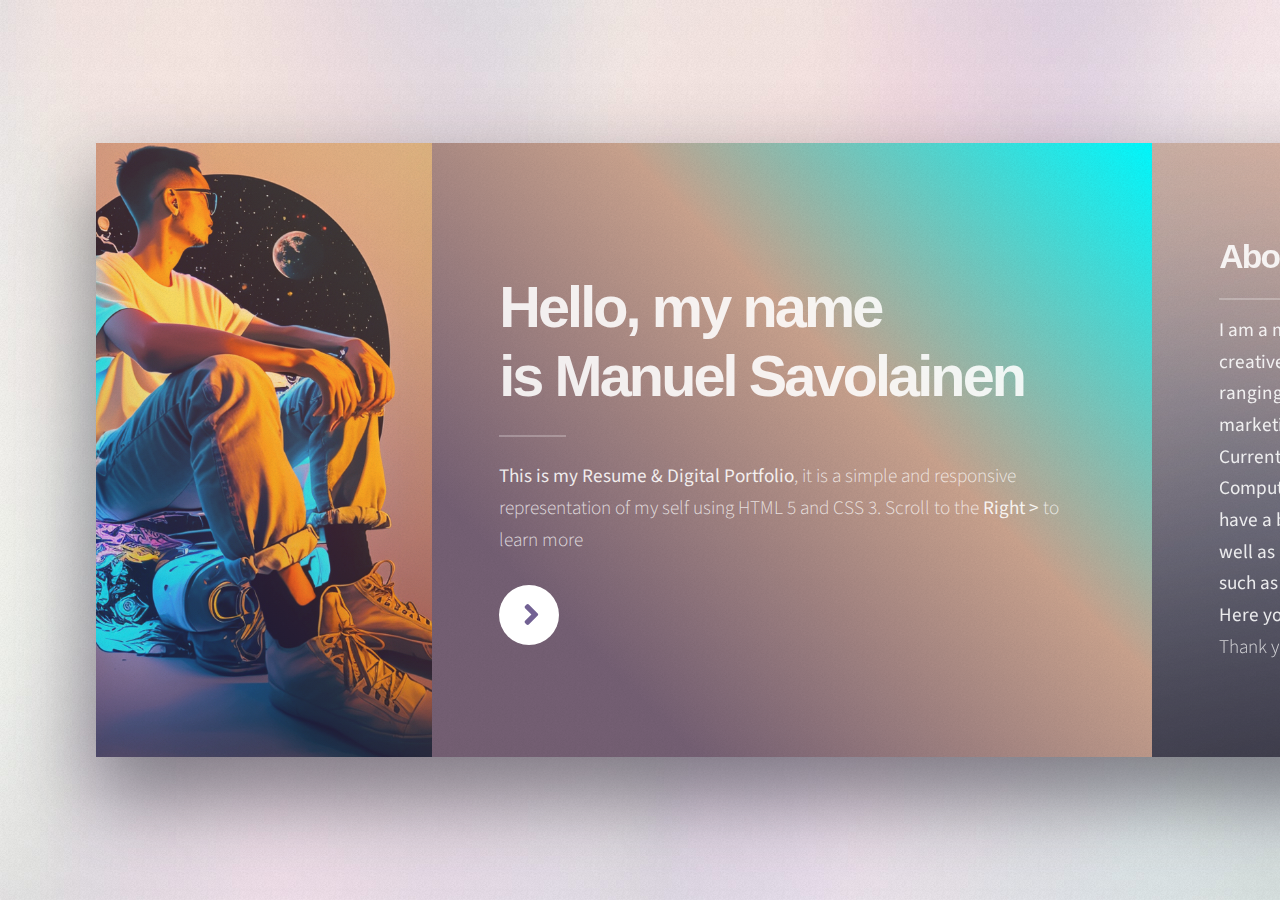
==== index.html @ 361b61c9 "Add files via upload" ====
<!DOCTYPE HTML>
<!--
	Ethereal by HTML5 UP
	html5up.net | @ajlkn
	Free for personal and commercial use under the CCA 3.0 license (html5up.net/license)
-->
<html>
	<head>
		<title>Manuel's E-folio</title>
		<meta charset="utf-8" />
		<meta name="viewport" content="width=device-width, initial-scale=1, user-scalable=no" />
		<link rel="stylesheet" href="assets/css/main.css" />
		<noscript><link rel="stylesheet" href="assets/css/noscript.css" /></noscript>
	</head>
	<body class="is-preload">

		<!-- Page Wrapper -->
			<div id="page-wrapper">

				<!-- Wrapper -->
					<div id="wrapper">

						<!-- Panel (Banner) -->
							<section class="panel banner right">
								<div class="content color0 span-3-75">
									<h1 class="major">Hello, my name<br />
									is Manuel Savolainen</h1>
									<p><strong>This is my Resume & Digital Portfolio</strong>, it is a simple and responsive representation of my self using HTML 5 and CSS 3. Scroll to the <strong>Right > </strong>to learn more</p>
									<ul class="actions">
										<li><a href="#first" class="button primary color1 circle icon solid fa-angle-right">Next</a></li>
									</ul>
								</div>
								<div class="image filtered span-1-75" data-position="30% 25%">
									<img src="images/pic01.jpg" alt="" />
								</div>
							</section>

						<!-- Panel (Spotlight) -->
							<section class="panel spotlight medium" id="first">
								<div class="content span-10">
									<h2 class="major">About Me</h2>
									<p> <strong>I am a multidisciplinary designer with a passion for solving fundamental problems in unique and creative ways. 
										Over the years, I have provided tailored digital solutions for many small businesses, 
										ranging from internal automation of workflows and redundant processes to customer-facing marketing, branding, and graphic design elements.
										<br>Currently, I am pursuing a degree in computer science from the DePaul University
										College of Computing and Digital Media, with the goal of engaging in new mediums to
										mold new solutions. I have a background in front-end graphic design and web design,
										with proficiency in HTML and CSS, as well as Python. However, I am now focusing my
										studies on object-oriented programming languages such as Java, and C++ to become
										more familiar with backend application development.
										<br>Here you will find a collection of verious personal projects, as  well as my formal resume.</strong> <br>Thank you for taking the time to get to know me a little better!</p>
								</div>
								<div class="image filtered tinted" data-position="top left">
									<img src="images/pic02.jpg" alt="" />
								</div>
							</section>

						<!-- Panel -->
						<section class="panel spotlight medium color1">
							<div class="intro joined">
								<h2 class="major">Skills</h2>
								<div class="skills-buttons">
									<button onclick="openPopup('python')">Python</button>
									<button onclick="openPopup('html-css')">HTML/CSS</button>
									<button onclick="openPopup('microsoft-certified')">Microsoft Certified</button>
									<button onclick="openPopup('cisco-ccna')">Cisco CCNA</button>
									<button onclick="openPopup('javascript')">Java-Script</button>
									<button onclick="openPopup('java')">Java</button>
									<button onclick="openPopup('adobe-creative-suite')">Adobe Creative Suite</button>
									<button onclick="openPopup('osx')">OSX</button>
									<button onclick="openPopup('linux')">Linux</button>
									<button onclick="openPopup('windows')">Windows</button>
									<div id="popup" class="popup">
										<button onclick="closePopup()">Close</button>
										<p id="popup-text"></p>
									</div>
								</div>
							</div>
							<div class="inner">
								<ul class="grid-icons three connected">
										<li><span class="icon solid fa-code"><span class="label">Lorem</span></span></li>
      									<li><span class="icon solid fa-book"><span class="label">Ipsum</span></span></li>
      									<li><span class="icon solid fa-globe"><span class="label">Dolor</span></span></li>
      									<li><span class="icon solid fa-rocket"><span class="label">Sit</span></span></li>
      									<li><span class="icon solid fa-paint-brush"><span class="label">Amet</span></span></li>
      									<li><span class="icon solid fa-code-branch"><span class="label">Nullam</span></span></li>
										<li><span class="icon solid fa-mobile-alt"><span class="label">New 1</span></span></li>
									    <li><span class="icon solid fa-desktop"><span class="label">New 2</span></span></li>
									    <li><span class="icon solid fa-folder-open"><span class="label">New 3</span></span></li>
									</ul>
								</div>
							</section>

						<!-- Panel (Spotlight) -->
							<section class="panel">
								<div class="intro color2">
									<h2 class="major">Projects</h2>
									<p>Here is a showcase of my recent projects, which I have personally created and designed. My expertise lies in developing automation and data analytics solutions, but my skill set is continuously expanding as I consistently work on diverse and innovative projects.</p>
								</div>
								<div class="gallery">
									<div class="group span-3">
										<a href="images/gallery/fulls/01.jpg" class="image filtered span-3" data-position="bottom"><img src="images/gallery/thumbs/01.jpg" alt="" /></a>
										<a href="images/gallery/fulls/02.jpg" class="image filtered span-1-5" data-position="center"><img src="images/gallery/thumbs/02.jpg" alt="" /></a>
										<a href="images/gallery/fulls/03.jpg" class="image filtered span-1-5" data-position="bottom"><img src="images/gallery/thumbs/03.jpg" alt="" /></a>
									
									</div>
								
								</div>
							</section>

						<!-- Panel -->
						<section class="panel color4-alt">
							<div class="intro color4">
							  <h2 class="major">Contact Me</h2>
							  <p>For more information or for a current copy of my <strong>Resume</strong> send me a message!</p>
							</div>
							<div class="inner columns divided">
							  <div class="span-3-25">
								<form method="post" action="https://formsubmit.co/me@manuelsavo.com">
								  <input type="hidden" name="_subject" value="New submission from your website" />
								  <input type="hidden" name="_template" value="box" />
								  <input type="hidden" name="_next" value="https://yourwebsite.com/thank-you.html" />
								  <div class="fields">
									<div class="field half">
									  <label for="name">Name</label>
									  <input type="text" name="name" id="name" required />
									</div>
									<div class="field half">
									  <label for="email">Email</label>
									  <input type="email" name="email" id="email" required />
									</div>
									<div class="field">
									  <label for="message">Message</label>
									  <textarea name="message" id="message" rows="4" required></textarea>
									</div>
								  </div>
								  <ul class="actions">
									<li><input type="submit" value="Send Message" class="button primary" /></li>
								  </ul>
								</form>
							  </div>
									<div class="span-1-5">
										<ul class="contact-icons color1">
											<li class="icon brands fa-twitter"><a href="#">@untitled-tld</a></li>
											<li class="icon brands fa-facebook-f"><a href="#">facebook.com/untitled</a></li>
											<li class="icon brands fa-snapchat-ghost"><a href="#">@untitled-tld</a></li>
											<li class="icon brands fa-instagram"><a href="#">@untitled-tld</a></li>
											<li class="icon brands fa-medium-m"><a href="#">medium.com/untitled</a></li>
										</ul>
									</div>
								</div>
							</section>
							<script type="text/javascript">
								const form = document.getElementById('contact-form');
								form.addEventListener('submit', function(event) {
									event.preventDefault();
									const name = document.getElementById('name').value;
									const email = document.getElementById('email').value;
									const message = document.getElementById('message').value;
									window.location.href = `mailto:me@manuelsavo.com?subject=Message%20from%20${name}%20-%20${email}&body=${message}`;
								});
							</script>

						


						<!-- Copyright -->
							<div class="copyright">&copy; Manuel Savolainen: <a href="https://manuelsavo.com/">manuelsavo.com</a>.</div>

					</div>

			</div>

		<!-- Scripts -->
			<script src="assets/js/jquery.min.js"></script>
			<script src="assets/js/browser.min.js"></script>
			<script src="assets/js/breakpoints.min.js"></script>
			<script src="assets/js/main.js"></script>
			<script>
				const popup = document.getElementById('popup');
				const popupText = document.getElementById('popup-text');
		
				function openPopup(skill) {
					const skillDescriptions = {
						python: 'Python is a high-level, interpreted programming language...',
						'html-css': 'HTML stands for HyperText Markup Language, and CSS stands for Cascading Style Sheets...',
						'microsoft-certified': 'Microsoft Certified professionals have demonstrated their expertise in Microsoft technologies...',
						'cisco-ccna': 'Cisco CCNA (Cisco Certified Network Associate) certification validates the ability to install, configure, operate, and troubleshoot medium-size routed and switched networks...',
						javascript: 'JavaScript is a programming language that allows you...',
						java: 'Java is a high-level, class-based, object-oriented programming...',
						'adobe-creative-suite': 'Adobe Creative Suite is a collection of graphic design, video editing, and web development applications...',
						osx: 'OSX, also known as macOS, is the operating system for Apple Macintosh computers...',
						linux: 'Linux is a free, open-source operating system based on UNIX...',
						windows: 'Windows is a series of operating systems developed by Microsoft...'
					};
		
					popupText.innerHTML = skillDescriptions[skill];
					popup.style.display = 'block';
				}
		
				function closePopup() {
					popup.style.display = 'none';
				}
			</script>
			
		
			

	</body>
</html>
---- assets/css/main.css ----
@import url(fontawesome-all.min.css);
@import url("https://fonts.googleapis.com/css?family=Source+Sans+Pro:300,400,300i,400i");

/*
	Ethereal by HTML5 UP
	html5up.net | @ajlkn
	Free for personal and commercial use under the CCA 3.0 license (html5up.net/license)
*/

html, body, div, span, applet, object,
iframe, h1, h2, h3, h4, h5, h6, p, blockquote,
pre, a, abbr, acronym, address, big, cite,
code, del, dfn, em, img, ins, kbd, q, s, samp,
small, strike, strong, sub, sup, tt, var, b,
u, i, center, dl, dt, dd, ol, ul, li, fieldset,
form, label, legend, table, caption, tbody,
tfoot, thead, tr, th, td, article, aside,
canvas, details, embed, figure, figcaption,
footer, header, hgroup, menu, nav, output, ruby,
section, summary, time, mark, audio, video {
	margin: 0;
	padding: 0;
	border: 0;
	font-size: 100%;
	font: inherit;
	vertical-align: baseline;}

article, aside, details, figcaption, figure,
footer, header, hgroup, menu, nav, section {
	display: block;}

body {
	line-height: 1;
}

ol, ul {
	list-style: none;
}

blockquote, q {
	quotes: none;
}

	blockquote:before, blockquote:after, q:before, q:after {
		content: '';
		content: none;
	}

table {
	border-collapse: collapse;
	border-spacing: 0;
}

body {
	-webkit-text-size-adjust: none;
}

mark {
	background-color: transparent;
	color: inherit;
}

input::-moz-focus-inner {
	border: 0;
	padding: 0;
}

input, select, textarea {
	-moz-appearance: none;
	-webkit-appearance: none;
	-ms-appearance: none;
	appearance: none;
}

/* Page */

	@-moz-keyframes load-spinner {
		0% {
			-moz-transform: rotate(0deg);
			-webkit-transform: rotate(0deg);
			-ms-transform: rotate(0deg);
			transform: rotate(0deg);
		}

		100% {
			-moz-transform: rotate(360deg);
			-webkit-transform: rotate(360deg);
			-ms-transform: rotate(360deg);
			transform: rotate(360deg);
		}
	}

	@-webkit-keyframes load-spinner {
		0% {
			-moz-transform: rotate(0deg);
			-webkit-transform: rotate(0deg);
			-ms-transform: rotate(0deg);
			transform: rotate(0deg);
		}

		100% {
			-moz-transform: rotate(360deg);
			-webkit-transform: rotate(360deg);
			-ms-transform: rotate(360deg);
			transform: rotate(360deg);
		}
	}

	@-ms-keyframes load-spinner {
		0% {
			-moz-transform: rotate(0deg);
			-webkit-transform: rotate(0deg);
			-ms-transform: rotate(0deg);
			transform: rotate(0deg);
		}

		100% {
			-moz-transform: rotate(360deg);
			-webkit-transform: rotate(360deg);
			-ms-transform: rotate(360deg);
			transform: rotate(360deg);
		}
	}

	@keyframes load-spinner {
		0% {
			-moz-transform: rotate(0deg);
			-webkit-transform: rotate(0deg);
			-ms-transform: rotate(0deg);
			transform: rotate(0deg);
		}

		100% {
			-moz-transform: rotate(360deg);
			-webkit-transform: rotate(360deg);
			-ms-transform: rotate(360deg);
			transform: rotate(360deg);
		}
	}

	@-ms-viewport {
		width: device-width;
	}

	html {
		width: 100%;
		height: 100%;
	}

	html {
		box-sizing: border-box;
	}

	*, *:before, *:after {
		box-sizing: inherit;
	}

	body {
		display: -moz-flex;
		display: -webkit-flex;
		display: -ms-flex;
		display: flex;
		-moz-align-items: center;
		-webkit-align-items: center;
		-ms-align-items: center;
		align-items: center;
		-moz-justify-content: -moz-flex-start;
		-webkit-justify-content: -webkit-flex-start;
		-ms-justify-content: -ms-flex-start;
		justify-content: flex-start;
		-ms-overflow-style: scrollbar;
		width: 100%;
		height: 100%;
		min-height: 30rem;
		overflow: hidden;
	}

		body:before {
			-moz-animation: load-spinner 1s infinite linear;
			-webkit-animation: load-spinner 1s infinite linear;
			-ms-animation: load-spinner 1s infinite linear;
			animation: load-spinner 1s infinite linear;
			-moz-transition: opacity 0.25s ease;
			-webkit-transition: opacity 0.25s ease;
			-ms-transition: opacity 0.25s ease;
			transition: opacity 0.25s ease;
			-moz-transition-delay: 0s;
			-webkit-transition-delay: 0s;
			-ms-transition-delay: 0s;
			transition-delay: 0s;
			pointer-events: none;
			content: '';
			display: block;
			position: absolute;
			top: 50%;
			left: 50%;
			width: 4rem;
			height: 4rem;
			margin: -2rem 0 0 -2rem;
			background-image: url("data:image/svg+xml;charset=utf8,%3Csvg xmlns='http://www.w3.org/2000/svg' xmlns:xlink='http://www.w3.org/1999/xlink' width='96px' height='96px' viewBox='0 0 96 96' zoomAndPan='disable'%3E%3Cstyle%3Ecircle %7Bfill: transparent%3B stroke: %232e2b37%3B stroke-width: 1.5px%3B %7D%3C/style%3E%3Cdefs%3E%3CclipPath id='corner'%3E%3Cpolygon points='0,0 48,0 48,48 96,48 96,96 0,96' /%3E%3C/clipPath%3E%3C/defs%3E%3Cg clip-path='url(%23corner)'%3E%3Ccircle cx='48' cy='48' r='32'/%3E%3C/g%3E%3C/svg%3E");
			background-position: center;
			background-repeat: no-repeat;
			background-size: 4rem;
			opacity: 0;
		}

		body:after {
			pointer-events: none;
			content: '';
			display: block;
			position: fixed;
			top: 0;
			left: 0;
			width: 100%;
			height: 100%;
			z-index: -1;
			background-attachment: fixed;
			background-color: #e1e6e1;
			background-image: url("../../images/overlay.png"), url("../../images/bg.jpg");
			background-repeat: repeat, repeat-x;
			background-size: 128px 128px, cover;
		}

		body.is-preload *, body.is-preload *:before, body.is-preload *:after {
			-moz-animation: none !important;
			-webkit-animation: none !important;
			-ms-animation: none !important;
			animation: none !important;
			-moz-transition: none !important;
			-webkit-transition: none !important;
			-ms-transition: none !important;
			transition: none !important;
		}

		body.is-preload:before {
			-moz-transition: opacity 1s ease;
			-webkit-transition: opacity 1s ease;
			-ms-transition: opacity 1s ease;
			transition: opacity 1s ease;
			-moz-transition-delay: 0.75s;
			-webkit-transition-delay: 0.75s;
			-ms-transition-delay: 0.75s;
			transition-delay: 0.75s;
			opacity: 0.25;
		}

	@media screen and (max-width: 736px) {

		html {
			height: auto;
		}

		body {
			height: auto;
			overflow-x: hidden;
			overflow-y: auto;
		}

	}

	@media screen and (max-width: 480px) {

		html, body {
			min-width: 320px;
		}

	}

/* Typography */

	html {
		font-size: 18pt;
		font-size: 1vmax;
	}

		@media screen and (max-width: 1680px) {

			html {
				font-size: 12pt;
				font-size: 1.1vmax;
			}

		}

		@media screen and (max-width: 1280px) {

			html {
				font-size: 11pt;
				font-size: 1.5vmax;
			}

		}

	body, input, select, textarea {
		color: rgba(255, 255, 255, 0.75);
		font-family: "Source Sans Pro", Helvetica, sans-serif;
		font-size: 1rem;
		font-weight: 300;
		line-height: 1.65;
	}

	a {
		-moz-transition: color 0.2s ease-in-out, border-bottom-color 0.2s ease-in-out;
		-webkit-transition: color 0.2s ease-in-out, border-bottom-color 0.2s ease-in-out;
		-ms-transition: color 0.2s ease-in-out, border-bottom-color 0.2s ease-in-out;
		transition: color 0.2s ease-in-out, border-bottom-color 0.2s ease-in-out;
		color: inherit;
		border-bottom: dotted 1px;
		text-decoration: none;
	}

		a:hover {
			border-bottom-color: transparent;
			color: #ffe4b4;
		}

	strong, b {
		color: rgba(255, 255, 255, 0.875);
		font-weight: 400;
	}

	em, i {
		font-style: italic;
	}

	p {
		margin: 0 0 1.5rem 0;
	}

		body.is-ie p {
			width: 100%;
		}

	h1, h2, h3, h4, h5, h6 {
		color: rgba(255, 255, 255, 0.875);
		font-family: Arial, Helvetica, sans-serif;
		font-weight: 700;
		line-height: 1.3;
		margin: 0 0 0.75rem 0;
		letter-spacing: -0.05em;
	}

		h1 a, h2 a, h3 a, h4 a, h5 a, h6 a {
			color: inherit;
			text-decoration: none;
		}

	h1.major, h2.major, h3.major {
		position: relative;
	}

		h1.major:after, h2.major:after, h3.major:after {
			content: '';
			position: absolute;
			left: 0;
			width: 3.5rem;
			height: 0.1rem;
			background-color: rgba(255, 255, 255, 0.25);
		}

	h1 {
		font-size: 3rem;
		line-height: 1.2;
	}

		h1.major {
			margin: 0 0 2.625rem 0;
		}

			h1.major:after {
				bottom: -1.325rem;
			}

	h2 {
		font-size: 1.75rem;
		line-height: 1.2;
	}

		h2.major {
			margin: 0 0 1.9875rem 0;
		}

			h2.major:after {
				bottom: -1.2rem;
			}

	h3 {
		font-size: 1.325rem;
	}

		h3.major {
			margin: 0 0 1.875rem 0;
		}

			h3.major:after {
				bottom: -0.75rem;
			}

	h4 {
		font-size: 1rem;
	}

	h5 {
		font-size: 0.9rem;
	}

	h6 {
		font-size: 0.7rem;
	}

	sub {
		font-size: 0.8rem;
		position: relative;
		top: 0.5rem;
	}

	sup {
		font-size: 0.8rem;
		position: relative;
		top: -0.5rem;
	}

	blockquote {
		border-left: solid 0.25rem rgba(255, 255, 255, 0.25);
		font-style: italic;
		margin: 0 0 1.5rem 0;
		padding: 0.375rem 0 0.375rem 1.5rem;
	}

	code {
		background: rgba(255, 255, 255, 0.075);
		border-radius: 0.25rem;
		font-family: "Courier New", monospace;
		font-size: 0.8rem;
		margin: 0 0.25rem;
		padding: 0.25rem 0.65rem;
	}

	pre {
		-webkit-overflow-scrolling: touch;
		font-family: "Courier New", monospace;
		font-size: 0.8rem;
		margin: 0 0 1.5rem 0;
		white-space: pre-wrap;
	}

		pre code {
			display: block;
			line-height: 1.625;
			padding: 1rem 1.5rem;
			overflow-x: auto;
			margin: 0;
		}

	hr {
		border: 0;
		border-bottom: solid 2px rgba(255, 255, 255, 0.25);
		margin: 1.875rem 0;
	}

	.align-left {
		text-align: left;
	}

	.align-center {
		text-align: center;
	}

	.align-right {
		text-align: right;
	}

	@media screen and (max-width: 736px) {

		html {
			font-size: 12pt;
		}

		h1 {
			font-size: 2.25rem;
			line-height: 1.2;
		}

			h1.major {
				margin: 0 0 2.625rem 0;
			}

				h1.major:after {
					bottom: -1.325rem;
				}

		h2 {
			font-size: 1.5rem;
			line-height: 1.2;
		}

			h2.major {
				margin: 0 0 1.9875rem 0;
			}

				h2.major:after {
					bottom: -1.2rem;
				}

		h3 {
			font-size: 1rem;
		}

			h3.major {
				margin: 0 0 1.875rem 0;
			}

				h3.major:after {
					bottom: -0.75rem;
				}

		h4 {
			font-size: 1rem;
		}

		h5 {
			font-size: 0.9rem;
		}

		h6 {
			font-size: 0.7rem;
		}

		h1 br, h2 br, h3 br, h4 br, h5 br, h6 br {
			display: none;
		}

	}

	@media screen and (max-width: 360px) {

		html {
			font-size: 11pt;
		}

	}

/* Form */

	form {
		margin: 0 0 1.5rem 0;
	}

		form > :last-child {
			margin-bottom: 0;
		}

		form > .fields {
			display: -moz-flex;
			display: -webkit-flex;
			display: -ms-flex;
			display: flex;
			-moz-flex-wrap: wrap;
			-webkit-flex-wrap: wrap;
			-ms-flex-wrap: wrap;
			flex-wrap: wrap;
			width: calc(100% + 3rem);
			margin: -1.5rem 0 1.5rem -1.5rem;
		}

			form > .fields > .field {
				-moz-flex-grow: 0;
				-webkit-flex-grow: 0;
				-ms-flex-grow: 0;
				flex-grow: 0;
				-moz-flex-shrink: 0;
				-webkit-flex-shrink: 0;
				-ms-flex-shrink: 0;
				flex-shrink: 0;
				padding: 1.5rem 0 0 1.5rem;
				width: calc(100% - 1.5rem);
			}

				form > .fields > .field.half {
					width: calc(50% - 0.75rem);
				}

				form > .fields > .field.third {
					width: calc(100%/3 - 0.5rem);
				}

				form > .fields > .field.quarter {
					width: calc(25% - 0.375rem);
				}

		@media screen and (max-width: 736px) {

			form > .fields {
				width: calc(100% + 2.25rem);
				margin: -1.125rem 0 1.5rem -1.125rem;
			}

				form > .fields > .field {
					padding: 1.125rem 0 0 1.125rem;
					width: calc(100% - 1.125rem);
				}

					form > .fields > .field.half {
						width: calc(100% - 1.125rem);
					}

					form > .fields > .field.third {
						width: calc(100% - 1.125rem);
					}

					form > .fields > .field.quarter {
						width: calc(100% - 1.125rem);
					}

		}

	label {
		color: rgba(255, 255, 255, 0.875);
		display: block;
		font-family: Arial, Helvetica, sans-serif;
		font-size: 0.8rem;
		font-weight: 700;
		margin: 0 0 0.4875rem 0;
	}

	input[type="text"],
	input[type="password"],
	input[type="email"],
	input[type="tel"],
	select,
	textarea {
		-moz-appearance: none;
		-webkit-appearance: none;
		-ms-appearance: none;
		appearance: none;
		background: transparent;
		border: solid 2px rgba(255, 255, 255, 0.25);
		border-radius: 0.25rem;
		color: inherit;
		display: block;
		outline: 0;
		padding: 0 0.75rem;
		text-decoration: none;
		width: 100%;
	}

		input[type="text"]:invalid,
		input[type="password"]:invalid,
		input[type="email"]:invalid,
		input[type="tel"]:invalid,
		select:invalid,
		textarea:invalid {
			box-shadow: none;
		}

		input[type="text"]:focus,
		input[type="password"]:focus,
		input[type="email"]:focus,
		input[type="tel"]:focus,
		select:focus,
		textarea:focus {
			border-color: #ffe4b4;
		}

	option {
		background-color: rgba(255, 255, 255, 0.875);
		color: #2e2b37;
	}

	select {
		background-image: url("data:image/svg+xml;charset=utf8,%3Csvg xmlns='http://www.w3.org/2000/svg' width='40' height='40' preserveAspectRatio='none' viewBox='0 0 40 40'%3E%3Cpath d='M9.4,12.3l10.4,10.4l10.4-10.4c0.2-0.2,0.5-0.4,0.9-0.4c0.3,0,0.6,0.1,0.9,0.4l3.3,3.3c0.2,0.2,0.4,0.5,0.4,0.9 c0,0.4-0.1,0.6-0.4,0.9L20.7,31.9c-0.2,0.2-0.5,0.4-0.9,0.4c-0.3,0-0.6-0.1-0.9-0.4L4.3,17.3c-0.2-0.2-0.4-0.5-0.4-0.9 c0-0.4,0.1-0.6,0.4-0.9l3.3-3.3c0.2-0.2,0.5-0.4,0.9-0.4S9.1,12.1,9.4,12.3z' fill='rgba(255, 255, 255, 0.25)' /%3E%3C/svg%3E");
		background-size: 1.25rem;
		background-repeat: no-repeat;
		background-position: calc(100% - 1rem) center;
		height: 2.5rem;
		padding-right: 2.5rem;
		text-overflow: ellipsis;
	}

		select option {
			color: rgba(255, 255, 255, 0.875);
			background: #2e2b37;
		}

		select:focus::-ms-value {
			background-color: transparent;
		}

		select::-ms-expand {
			display: none;
		}

	input[type="text"],
	input[type="password"],
	input[type="email"],
	select {
		height: 2.5rem;
	}

	textarea {
		padding: 0.75rem 1rem;
	}

	input[type="checkbox"],
	input[type="radio"] {
		-moz-appearance: none;
		-webkit-appearance: none;
		-ms-appearance: none;
		appearance: none;
		display: block;
		float: left;
		margin-right: -2rem;
		opacity: 0;
		width: 1rem;
		z-index: -1;
	}

		input[type="checkbox"] + label,
		input[type="radio"] + label {
			text-decoration: none;
			position: relative;
			color: rgba(255, 255, 255, 0.75);
			cursor: pointer;
			display: inline-block;
			font-size: 1rem;
			font-weight: 300;
			margin-bottom: 0;
			padding-left: 2.5rem;
			padding-right: 1rem;
		}

			input[type="checkbox"] + label:before,
			input[type="radio"] + label:before {
				-moz-osx-font-smoothing: grayscale;
				-webkit-font-smoothing: antialiased;
				display: inline-block;
				font-style: normal;
				font-variant: normal;
				text-rendering: auto;
				line-height: 1;
				text-transform: none !important;
				font-family: 'Font Awesome 5 Free';
				font-weight: 900;
			}

			input[type="checkbox"] + label:before,
			input[type="radio"] + label:before {
				content: '';
				display: inline-block;
				font-size: 0.8rem;
				position: absolute;
				top: 0;
				left: 0;
				width: 1.6875rem;
				height: 1.6875rem;
				line-height: 1.6875rem;
				background: rgba(255, 255, 255, 0.075);
				border: solid 1px rgba(255, 255, 255, 0.25);
				border-radius: 0.25rem;
				color: #2e2b37;
				text-align: center;
			}

				body.is-ie input[type="checkbox"] + label:before, body.is-ie
				input[type="radio"] + label:before {
					line-height: 1.5;
				}

		input[type="checkbox"]:checked + label:before,
		input[type="radio"]:checked + label:before {
			content: '\f00c';
			background: rgba(255, 255, 255, 0.875);
			border-color: rgba(255, 255, 255, 0.875);
		}

		input[type="checkbox"]:focus + label:before,
		input[type="radio"]:focus + label:before {
			border-color: #ffe4b4;
			box-shadow: 0 0 0 1px #ffe4b4;
		}

		input[type="checkbox"]:focus:checked + label:before,
		input[type="radio"]:focus:checked + label:before {
			background: #ffe4b4;
		}

		input[type="checkbox"].color1 + label:before,
		input[type="radio"].color1 + label:before {
			color: #726193;
		}

		input[type="checkbox"].color2 + label:before,
		input[type="radio"].color2 + label:before {
			color: #e37b7c;
		}

		input[type="checkbox"].color3 + label:before,
		input[type="radio"].color3 + label:before {
			color: #ffe4b4;
		}

		input[type="checkbox"].color4 + label:before,
		input[type="radio"].color4 + label:before {
			color: #353865;
		}

	input[type="checkbox"] + label:before {
		border-radius: 0.25rem;
	}

	input[type="radio"] + label:before {
		border-radius: 100%;
	}

	::-webkit-input-placeholder {
		color: rgba(255, 255, 255, 0.5) !important;
		opacity: 1.0;
	}

	:-moz-placeholder {
		color: rgba(255, 255, 255, 0.5) !important;
		opacity: 1.0;
	}

	::-moz-placeholder {
		color: rgba(255, 255, 255, 0.5) !important;
		opacity: 1.0;
	}

	:-ms-input-placeholder {
		color: rgba(255, 255, 255, 0.5) !important;
		opacity: 1.0;
	}

/* Icon */

	.icon {
		text-decoration: none;
		position: relative;
		border-bottom: none;
	}

		.icon:before {
			-moz-osx-font-smoothing: grayscale;
			-webkit-font-smoothing: antialiased;
			display: inline-block;
			font-style: normal;
			font-variant: normal;
			text-rendering: auto;
			line-height: 1;
			text-transform: none !important;
			font-family: 'Font Awesome 5 Free';
			font-weight: 400;
		}

		.icon > .label {
			display: none;
		}

		.icon:before {
			line-height: inherit;
		}

		.icon.solid:before {
			font-weight: 900;
		}

		.icon.brands:before {
			font-family: 'Font Awesome 5 Brands';
		}

/* Image */

	.image {
		display: inline-block;
		position: relative;
		border: 0;
	}

		.image.filtered:after {
			background-image: url("../../images/overlay.png"), linear-gradient(45deg, rgba(114, 97, 147, 0.25) 25%, rgba(227, 123, 124, 0.25) 50%, rgba(255, 228, 180, 0.25));
			background-size: 128px 128px, auto;
			pointer-events: none;
			content: '';
			position: absolute;
			top: 0;
			left: 0;
			width: 100%;
			height: 100%;
			opacity: 1;
			z-index: 1;
		}

		.image.filtered.tinted:after {
			background-image: url("../../images/overlay.png"), linear-gradient(45deg, rgba(114, 97, 147, 0.25) 25%, rgba(227, 123, 124, 0.25) 50%, rgba(255, 228, 180, 0.25)), linear-gradient(0deg, rgba(0, 0, 0, 0.125), rgba(0, 0, 0, 0.125));
			background-size: 128px 128px, auto, auto;
		}

		.image[data-position] img {
			-moz-object-fit: cover;
			-webkit-object-fit: cover;
			-ms-object-fit: cover;
			object-fit: cover;
			display: block;
			position: absolute;
			top: 0;
			left: 0;
			width: 100%;
			height: 100%;
		}

		.image[data-position="top left"] img {
			-moz-object-position: top left;
			-webkit-object-position: top left;
			-ms-object-position: top left;
			object-position: top left;
		}

		.image[data-position="top"] img {
			-moz-object-position: top;
			-webkit-object-position: top;
			-ms-object-position: top;
			object-position: top;
		}

		.image[data-position="top right"] img {
			-moz-object-position: top right;
			-webkit-object-position: top right;
			-ms-object-position: top right;
			object-position: top right;
		}

		.image[data-position="right"] img {
			-moz-object-position: right;
			-webkit-object-position: right;
			-ms-object-position: right;
			object-position: right;
		}

		.image[data-position="bottom right"] img {
			-moz-object-position: bottom right;
			-webkit-object-position: bottom right;
			-ms-object-position: bottom right;
			object-position: bottom right;
		}

		.image[data-position="bottom"] img {
			-moz-object-position: bottom;
			-webkit-object-position: bottom;
			-ms-object-position: bottom;
			object-position: bottom;
		}

		.image[data-position="bottom left"] img {
			-moz-object-position: bottom left;
			-webkit-object-position: bottom left;
			-ms-object-position: bottom left;
			object-position: bottom left;
		}

		.image[data-position="left"] img {
			-moz-object-position: left;
			-webkit-object-position: left;
			-ms-object-position: left;
			object-position: left;
		}

		.image[data-position="center"] img {
			-moz-object-position: center;
			-webkit-object-position: center;
			-ms-object-position: center;
			object-position: center;
		}

		.image[data-position="25% 25%"] img {
			-moz-object-position: 25% 25%;
			-webkit-object-position: 25% 25%;
			-ms-object-position: 25% 25%;
			object-position: 25% 25%;
		}

		.image[data-position="75% 25%"] img {
			-moz-object-position: 75% 25%;
			-webkit-object-position: 75% 25%;
			-ms-object-position: 75% 25%;
			object-position: 75% 25%;
		}

		.image[data-position="75% 75%"] img {
			-moz-object-position: 75% 75%;
			-webkit-object-position: 75% 75%;
			-ms-object-position: 75% 75%;
			object-position: 75% 75%;
		}

		.image[data-position="25% 75%"] img {
			-moz-object-position: 25% 75%;
			-webkit-object-position: 25% 75%;
			-ms-object-position: 25% 75%;
			object-position: 25% 75%;
		}

		.image img {
			display: block;
		}

		.image.left, .image.right {
			max-width: 40%;
		}

			.image.left img, .image.right img {
				width: 100%;
			}

		.image.left {
			float: left;
			padding: 0 1.5rem 1rem 0;
			top: 0.25rem;
		}

		.image.right {
			float: right;
			padding: 0 0 1rem 1.5rem;
			top: 0.25rem;
		}

		.image.fit {
			display: block;
			margin: 0 0 1.5rem 0;
			width: 100%;
		}

			.image.fit img {
				width: 100%;
			}

		.image.main {
			display: block;
			margin: 0 0 2.25rem 0;
			width: 100%;
		}

			.image.main img {
				width: 100%;
			}

/* List */

	ol {
		list-style: decimal;
		margin: 0 0 1.5rem 0;
		padding-left: 1.25rem;
	}

		ol li {
			padding-left: 0.25rem;
		}

	ul {
		list-style: disc;
		margin: 0 0 1.5rem 0;
		padding-left: 1rem;
	}

		ul li {
			padding-left: 0.5rem;
		}

		ul.alt {
			list-style: none;
			padding-left: 0;
		}

			ul.alt li {
				border-top: solid 1px rgba(255, 255, 255, 0.25);
				padding: 0.5rem 0;
			}

				ul.alt li:first-child {
					border-top: 0;
					padding-top: 0;
				}

	dl {
		margin: 0 0 1.5rem 0;
	}

		dl dt {
			display: block;
			font-weight: 400;
			margin: 0 0 0.75rem 0;
		}

		dl dd {
			margin-left: 1.5rem;
		}

/* Actions */

	ul.actions {
		display: -moz-flex;
		display: -webkit-flex;
		display: -ms-flex;
		display: flex;
		cursor: default;
		list-style: none;
		margin-left: -0.75rem;
		padding-left: 0;
	}

		ul.actions li {
			padding: 0 0 0 0.75rem;
			vertical-align: middle;
		}

		ul.actions.special {
			-moz-justify-content: center;
			-webkit-justify-content: center;
			-ms-justify-content: center;
			justify-content: center;
			width: 100%;
			margin-left: 0;
		}

			ul.actions.special li:first-child {
				padding-left: 0;
			}

		ul.actions.stacked {
			-moz-flex-direction: column;
			-webkit-flex-direction: column;
			-ms-flex-direction: column;
			flex-direction: column;
			margin-left: 0;
		}

			ul.actions.stacked li {
				padding: 0.975rem 0 0 0;
			}

				ul.actions.stacked li:first-child {
					padding-top: 0;
				}

		ul.actions.fit {
			width: calc(100% + 0.75rem);
		}

			ul.actions.fit li {
				-moz-flex-grow: 1;
				-webkit-flex-grow: 1;
				-ms-flex-grow: 1;
				flex-grow: 1;
				-moz-flex-shrink: 1;
				-webkit-flex-shrink: 1;
				-ms-flex-shrink: 1;
				flex-shrink: 1;
				width: 100%;
			}

				ul.actions.fit li > * {
					width: 100%;
				}

			ul.actions.fit.stacked {
				width: 100%;
			}

/* Icons */

	ul.icons {
		cursor: default;
		list-style: none;
		padding-left: 0;
	}

		ul.icons li {
			display: inline-block;
			padding: 0 1rem 0 0;
		}

			ul.icons li:last-child {
				padding-right: 0;
			}

			ul.icons li .icon:before {
				font-size: 1.25em;
			}

/* Grid Icons */

	ul.grid-icons {
		display: -moz-flex;
		display: -webkit-flex;
		display: -ms-flex;
		display: flex;
		-moz-flex-wrap: wrap;
		-webkit-flex-wrap: wrap;
		-ms-flex-wrap: wrap;
		flex-wrap: wrap;
		-moz-justify-content: center;
		-webkit-justify-content: center;
		-ms-justify-content: center;
		justify-content: center;
		list-style: none;
		margin: 0 0 1.5rem 0;
		padding-left: 0;
	}

		ul.grid-icons .icon {
			display: block;
			position: relative;
			width: 100%;
			text-align: center;
		}

			ul.grid-icons .icon:before {
				display: block;
				width: 6rem;
				height: 6rem;
				line-height: 6rem;
				border-radius: 6rem;
				box-shadow: inset 0 0 0 2px rgba(255, 255, 255, 0.25);
				font-size: 2.5rem;
				margin: 0 auto;
				text-align: center;
			}

				body.is-ie ul.grid-icons .icon:before {
					line-height: 2.375;
				}

		ul.grid-icons > li {
			-moz-flex-grow: 0;
			-webkit-flex-grow: 0;
			-ms-flex-grow: 0;
			flex-grow: 0;
			-moz-flex-shrink: 0;
			-webkit-flex-shrink: 0;
			-ms-flex-shrink: 0;
			flex-shrink: 0;
			position: relative;
			margin: 1.5rem 0 0 1.5rem;
			padding-left: 0;
		}

		ul.grid-icons.connected > li:before {
			content: '';
			display: block;
			position: absolute;
			width: 1.5rem;
			height: 2px;
			top: 50%;
			left: -1.5rem;
			background-color: rgba(255, 255, 255, 0.25);
		}

		ul.grid-icons.connected > li:after {
			content: '';
			display: block;
			position: absolute;
			width: 2px;
			height: 1.5rem;
			top: -1.5rem;
			left: 50%;
			background-color: rgba(255, 255, 255, 0.25);
		}

		ul.grid-icons.two {
			width: 14rem;
		}

			ul.grid-icons.two > li:nth-child(-n + 2) {
				margin-top: 0;
			}

				ul.grid-icons.two > li:nth-child(-n + 2):after {
					display: none;
				}

			ul.grid-icons.two > li:nth-child(2n - 1) {
				margin-left: 0;
			}

				ul.grid-icons.two > li:nth-child(2n - 1):before {
					display: none;
				}

		ul.grid-icons.three {
			width: 21.5rem;
		}

			ul.grid-icons.three > li:nth-child(-n + 3) {
				margin-top: 0;
			}

				ul.grid-icons.three > li:nth-child(-n + 3):after {
					display: none;
				}

			ul.grid-icons.three > li:nth-child(3n - 2) {
				margin-left: 0;
			}

				ul.grid-icons.three > li:nth-child(3n - 2):before {
					display: none;
				}

		ul.grid-icons.four {
			width: 29rem;
		}

			ul.grid-icons.four > li:nth-child(-n + 4) {
				margin-top: 0;
			}

				ul.grid-icons.four > li:nth-child(-n + 4):after {
					display: none;
				}

			ul.grid-icons.four > li:nth-child(4n - 3) {
				margin-left: 0;
			}

				ul.grid-icons.four > li:nth-child(4n - 3):before {
					display: none;
				}

		@media screen and (max-width: 736px) {

			ul.grid-icons {
				-moz-justify-content: -moz-flex-start;
				-webkit-justify-content: -webkit-flex-start;
				-ms-justify-content: -ms-flex-start;
				justify-content: flex-start;
				width: 100% !important;
				margin: -1rem 0 1.5rem -1rem;
			}

				ul.grid-icons .icon:before {
					width: 4.5rem;
					height: 4.5rem;
					line-height: 4.5rem;
					font-size: 1.75rem;
				}

				ul.grid-icons > li {
					margin: 1rem 0 0 1rem !important;
				}

					ul.grid-icons > li:before {
						display: none !important;
					}

					ul.grid-icons > li:after {
						display: none !important;
					}

		}

/* Contact Icons */

	ul.contact-icons {
		list-style: none;
		padding-left: 0;
	}

		ul.contact-icons > li {
			margin: 1.25rem 0 0 0;
			padding-left: 0;
		}

			ul.contact-icons > li:before {
				display: inline-block;
				width: 2.25rem;
				height: 2.25rem;
				line-height: 2.25rem;
				border-radius: 2.25rem;
				background-color: white;
				color: #2e2b37;
				cursor: default;
				font-size: 1.125rem;
				margin-right: 1rem;
				text-align: center;
				vertical-align: middle;
			}

				body.is-ie ul.contact-icons > li:before {
					line-height: 2.125;
				}

			ul.contact-icons > li a {
				border-bottom: 0;
			}

		ul.contact-icons.color1 > li:before {
			color: #726193;
		}

		ul.contact-icons.color2 > li:before {
			color: #e37b7c;
		}

		ul.contact-icons.color3 > li:before {
			color: #ffe4b4;
		}

		ul.contact-icons.color4 > li:before {
			color: #353865;
		}

/* Table */

	.table-wrapper {
		-webkit-overflow-scrolling: touch;
		overflow-x: auto;
	}

	table {
		margin: 0 0 1.5rem 0;
		width: 100%;
	}

		table tbody tr {
			border: solid 1px rgba(255, 255, 255, 0.25);
			border-left: 0;
			border-right: 0;
		}

			table tbody tr:nth-child(2n + 1) {
				background-color: rgba(255, 255, 255, 0.075);
			}

		table td {
			padding: 0.75rem 0.75rem;
		}

		table th {
			color: rgba(255, 255, 255, 0.875);
			font-size: 0.9rem;
			font-weight: 400;
			padding: 0 0.75rem 0.75rem 0.75rem;
			text-align: left;
		}

		table thead {
			border-bottom: solid 2px rgba(255, 255, 255, 0.25);
		}

		table tfoot {
			border-top: solid 2px rgba(255, 255, 255, 0.25);
		}

		table.alt {
			border-collapse: separate;
		}

			table.alt tbody tr td {
				border: solid 1px rgba(255, 255, 255, 0.25);
				border-left-width: 0;
				border-top-width: 0;
			}

				table.alt tbody tr td:first-child {
					border-left-width: 1px;
				}

			table.alt tbody tr:first-child td {
				border-top-width: 1px;
			}

			table.alt thead {
				border-bottom: 0;
			}

			table.alt tfoot {
				border-top: 0;
			}

/* Button */

	input[type="submit"],
	input[type="reset"],
	input[type="button"],
	button,
	.button {
		-moz-appearance: none;
		-webkit-appearance: none;
		-ms-appearance: none;
		appearance: none;
		-moz-transition: background-color 0.2s ease-in-out, box-shadow 0.2s ease-in-out, color 0.2s ease-in-out;
		-webkit-transition: background-color 0.2s ease-in-out, box-shadow 0.2s ease-in-out, color 0.2s ease-in-out;
		-ms-transition: background-color 0.2s ease-in-out, box-shadow 0.2s ease-in-out, color 0.2s ease-in-out;
		transition: background-color 0.2s ease-in-out, box-shadow 0.2s ease-in-out, color 0.2s ease-in-out;
		background-color: transparent;
		border: 0;
		border-radius: 0.25rem;
		box-shadow: inset 0 0 0 2px rgba(255, 255, 255, 0.25);
		color: rgba(255, 255, 255, 0.875) !important;
		cursor: pointer;
		display: inline-block;
		font-family: Arial, Helvetica, sans-serif;
		font-size: 0.6rem;
		font-weight: 700;
		height: 2.75rem;
		letter-spacing: 0.15rem;
		line-height: 2.75rem;
		padding: 0 1.5rem 0 1.65rem;
		text-align: center;
		text-decoration: none;
		text-transform: uppercase;
		white-space: nowrap;
	}

		input[type="submit"]:hover,
		input[type="reset"]:hover,
		input[type="button"]:hover,
		button:hover,
		.button:hover {
			box-shadow: inset 0 0 0 2px #ffe4b4;
			color: #ffe4b4 !important;
		}

		input[type="submit"]:active,
		input[type="reset"]:active,
		input[type="button"]:active,
		button:active,
		.button:active {
			background-color: rgba(255, 228, 180, 0.125);
		}

		input[type="submit"].icon:before,
		input[type="reset"].icon:before,
		input[type="button"].icon:before,
		button.icon:before,
		.button.icon:before {
			display: inline-block;
			position: relative;
			top: -0.075rem;
			vertical-align: middle;
			font-size: 0.8rem;
			margin: 0 0.375rem 0 -0.325rem;
		}

		input[type="submit"].icon.circle,
		input[type="reset"].icon.circle,
		input[type="button"].icon.circle,
		button.icon.circle,
		.button.icon.circle {
			position: relative;
			width: 3.125rem;
			height: 3.125rem;
			line-height: 3.125rem;
			text-indent: 3.125rem;
			border-radius: 100%;
			overflow: hidden;
			padding: 0;
			letter-spacing: 0;
		}

			input[type="submit"].icon.circle:before,
			input[type="reset"].icon.circle:before,
			input[type="button"].icon.circle:before,
			button.icon.circle:before,
			.button.icon.circle:before {
				display: block;
				position: absolute;
				top: 0;
				left: 0;
				width: inherit;
				height: inherit;
				font-size: 1.25rem;
				line-height: inherit;
				margin: 0;
				text-indent: 0;
			}

			input[type="submit"].icon.circle.fa-angle-left:before,
			input[type="reset"].icon.circle.fa-angle-left:before,
			input[type="button"].icon.circle.fa-angle-left:before,
			button.icon.circle.fa-angle-left:before,
			.button.icon.circle.fa-angle-left:before {
				position: relative;
				left: -0.1rem;
				font-size: 1.75rem;
			}

			input[type="submit"].icon.circle.fa-angle-right:before,
			input[type="reset"].icon.circle.fa-angle-right:before,
			input[type="button"].icon.circle.fa-angle-right:before,
			button.icon.circle.fa-angle-right:before,
			.button.icon.circle.fa-angle-right:before {
				position: relative;
				left: 0.1rem;
				font-size: 1.75rem;
			}

		input[type="submit"].fit,
		input[type="reset"].fit,
		input[type="button"].fit,
		button.fit,
		.button.fit {
			width: 100%;
		}

		input[type="submit"].small,
		input[type="reset"].small,
		input[type="button"].small,
		button.small,
		.button.small {
			font-size: 0.4rem;
			height: 1.875rem;
			line-height: 1.875rem;
			padding: 0 1.25rem 0 1.4rem;
		}

		input[type="submit"].large,
		input[type="reset"].large,
		input[type="button"].large,
		button.large,
		.button.large {
			font-size: 0.8rem;
			height: 3.3125rem;
			line-height: 3.3125rem;
			padding: 0 2rem 0 2.15rem;
		}

		input[type="submit"].primary,
		input[type="reset"].primary,
		input[type="button"].primary,
		button.primary,
		.button.primary {
			background-color: white;
			box-shadow: none;
			color: #2e2b37 !important;
		}

			input[type="submit"].primary.color1,
			input[type="reset"].primary.color1,
			input[type="button"].primary.color1,
			button.primary.color1,
			.button.primary.color1 {
				color: #726193 !important;
			}

			input[type="submit"].primary.color2,
			input[type="reset"].primary.color2,
			input[type="button"].primary.color2,
			button.primary.color2,
			.button.primary.color2 {
				color: #e37b7c !important;
			}

			input[type="submit"].primary.color3,
			input[type="reset"].primary.color3,
			input[type="button"].primary.color3,
			button.primary.color3,
			.button.primary.color3 {
				color: #ffe4b4 !important;
			}

			input[type="submit"].primary.color4,
			input[type="reset"].primary.color4,
			input[type="button"].primary.color4,
			button.primary.color4,
			.button.primary.color4 {
				color: #353865 !important;
			}

			input[type="submit"].primary:hover,
			input[type="reset"].primary:hover,
			input[type="button"].primary:hover,
			button.primary:hover,
			.button.primary:hover {
				background-color: #ffe4b4;
			}

			input[type="submit"].primary:active,
			input[type="reset"].primary:active,
			input[type="button"].primary:active,
			button.primary:active,
			.button.primary:active {
				background-color: #fdd997;
			}

		input[type="submit"].disabled, input[type="submit"]:disabled,
		input[type="reset"].disabled,
		input[type="reset"]:disabled,
		input[type="button"].disabled,
		input[type="button"]:disabled,
		button.disabled,
		button:disabled,
		.button.disabled,
		.button:disabled {
			pointer-events: none;
			cursor: default;
			opacity: 0.5;
		}

/* Gallery */

	@-moz-keyframes gallery-modal-spinner {
		0% {
			-moz-transform: rotate(0deg);
			-webkit-transform: rotate(0deg);
			-ms-transform: rotate(0deg);
			transform: rotate(0deg);
		}

		100% {
			-moz-transform: rotate(360deg);
			-webkit-transform: rotate(360deg);
			-ms-transform: rotate(360deg);
			transform: rotate(360deg);
		}
	}

	@-webkit-keyframes gallery-modal-spinner {
		0% {
			-moz-transform: rotate(0deg);
			-webkit-transform: rotate(0deg);
			-ms-transform: rotate(0deg);
			transform: rotate(0deg);
		}

		100% {
			-moz-transform: rotate(360deg);
			-webkit-transform: rotate(360deg);
			-ms-transform: rotate(360deg);
			transform: rotate(360deg);
		}
	}

	@-ms-keyframes gallery-modal-spinner {
		0% {
			-moz-transform: rotate(0deg);
			-webkit-transform: rotate(0deg);
			-ms-transform: rotate(0deg);
			transform: rotate(0deg);
		}

		100% {
			-moz-transform: rotate(360deg);
			-webkit-transform: rotate(360deg);
			-ms-transform: rotate(360deg);
			transform: rotate(360deg);
		}
	}

	@keyframes gallery-modal-spinner {
		0% {
			-moz-transform: rotate(0deg);
			-webkit-transform: rotate(0deg);
			-ms-transform: rotate(0deg);
			transform: rotate(0deg);
		}

		100% {
			-moz-transform: rotate(360deg);
			-webkit-transform: rotate(360deg);
			-ms-transform: rotate(360deg);
			transform: rotate(360deg);
		}
	}

	.gallery {
		-moz-align-items: -moz-stretch;
		-webkit-align-items: -webkit-stretch;
		-ms-align-items: -ms-stretch;
		align-items: stretch;
		display: -moz-flex;
		display: -webkit-flex;
		display: -ms-flex;
		display: flex;
		height: 100%;
	}

		.gallery > * {
			width: 20rem;
			height: 100%;
		}

		.gallery .image {
			display: block;
			position: relative;
			border-bottom: 0;
			overflow: hidden;
		}

			.gallery .image img {
				-moz-transition: -moz-transform 0.2s ease-in-out;
				-webkit-transition: -webkit-transform 0.2s ease-in-out;
				-ms-transition: -ms-transform 0.2s ease-in-out;
				transition: transform 0.2s ease-in-out;
			}

			.gallery .image:after {
				-moz-transition: opacity 0.2s ease-in-out;
				-webkit-transition: opacity 0.2s ease-in-out;
				-ms-transition: opacity 0.2s ease-in-out;
				transition: opacity 0.2s ease-in-out;
			}

			.gallery .image:hover img {
				-moz-transform: scale(1.025);
				-webkit-transform: scale(1.025);
				-ms-transform: scale(1.025);
				transform: scale(1.025);
			}

			.gallery .image:hover:after {
				opacity: 0;
			}

		.gallery .group {
			display: -moz-flex;
			display: -webkit-flex;
			display: -ms-flex;
			display: flex;
			-moz-flex-wrap: wrap;
			-webkit-flex-wrap: wrap;
			-ms-flex-wrap: wrap;
			flex-wrap: wrap;
		}

			.gallery .group > * {
				height: 50%;
			}

		.gallery .modal {
			display: -moz-flex;
			display: -webkit-flex;
			display: -ms-flex;
			display: flex;
			-moz-align-items: center;
			-webkit-align-items: center;
			-ms-align-items: center;
			align-items: center;
			-moz-justify-content: center;
			-webkit-justify-content: center;
			-ms-justify-content: center;
			justify-content: center;
			pointer-events: none;
			-moz-user-select: none;
			-webkit-user-select: none;
			-ms-user-select: none;
			user-select: none;
			-moz-transition: opacity 0.5s ease, visibility 0.5s, z-index 0.5s;
			-webkit-transition: opacity 0.5s ease, visibility 0.5s, z-index 0.5s;
			-ms-transition: opacity 0.5s ease, visibility 0.5s, z-index 0.5s;
			transition: opacity 0.5s ease, visibility 0.5s, z-index 0.5s;
			-webkit-tap-highlight-color: rgba(0, 0, 0, 0);
			position: fixed;
			top: 0;
			left: 0;
			width: 100%;
			height: 100%;
			background-color: rgba(46, 43, 55, 0.875);
			opacity: 0;
			outline: 0;
			visibility: none;
			z-index: 0;
		}

			.gallery .modal:before {
				-moz-animation: gallery-modal-spinner 1s infinite linear;
				-webkit-animation: gallery-modal-spinner 1s infinite linear;
				-ms-animation: gallery-modal-spinner 1s infinite linear;
				animation: gallery-modal-spinner 1s infinite linear;
				-moz-transition: opacity 0.25s ease;
				-webkit-transition: opacity 0.25s ease;
				-ms-transition: opacity 0.25s ease;
				transition: opacity 0.25s ease;
				-moz-transition-delay: 0.5s;
				-webkit-transition-delay: 0.5s;
				-ms-transition-delay: 0.5s;
				transition-delay: 0.5s;
				content: '';
				display: block;
				position: absolute;
				top: 50%;
				left: 50%;
				width: 4rem;
				height: 4rem;
				margin: -2rem 0 0 -2rem;
				background-image: url("data:image/svg+xml;charset=utf8,%3Csvg xmlns='http://www.w3.org/2000/svg' xmlns:xlink='http://www.w3.org/1999/xlink' width='96px' height='96px' viewBox='0 0 96 96' zoomAndPan='disable'%3E%3Cstyle%3Ecircle %7Bfill: transparent%3B stroke: rgba(255, 255, 255, 0.875)%3B stroke-width: 1.5px%3B %7D%3C/style%3E%3Cdefs%3E%3CclipPath id='corner'%3E%3Cpolygon points='0,0 48,0 48,48 96,48 96,96 0,96' /%3E%3C/clipPath%3E%3C/defs%3E%3Cg clip-path='url(%23corner)'%3E%3Ccircle cx='48' cy='48' r='32'/%3E%3C/g%3E%3C/svg%3E");
				background-position: center;
				background-repeat: no-repeat;
				background-size: 4rem;
				opacity: 0;
			}

			.gallery .modal:after {
				content: '';
				display: block;
				position: absolute;
				top: 0.5rem;
				right: 0.5rem;
				width: 4rem;
				height: 4rem;
				background-image: url("data:image/svg+xml;charset=utf8,%3Csvg xmlns='http://www.w3.org/2000/svg' xmlns:xlink='http://www.w3.org/1999/xlink' width='64px' height='64px' viewBox='0 0 64 64' zoomAndPan='disable'%3E%3Cstyle%3Eline %7Bstroke: rgba(255, 255, 255, 0.875)%3Bstroke-width: 1.5px%3B%7D%3C/style%3E%3Cline x1='20' y1='20' x2='44' y2='44' /%3E%3Cline x1='20' y1='44' x2='44' y2='20' /%3E%3C/svg%3E");
				background-position: center;
				background-repeat: no-repeat;
				background-size: 3rem;
				cursor: pointer;
			}

			.gallery .modal .inner {
				-moz-transform: translateY(0.75rem);
				-webkit-transform: translateY(0.75rem);
				-ms-transform: translateY(0.75rem);
				transform: translateY(0.75rem);
				-moz-transition: opacity 0.25s ease, -moz-transform 0.25s ease;
				-webkit-transition: opacity 0.25s ease, -webkit-transform 0.25s ease;
				-ms-transition: opacity 0.25s ease, -ms-transform 0.25s ease;
				transition: opacity 0.25s ease, transform 0.25s ease;
				opacity: 0;
			}

				.gallery .modal .inner img {
					display: block;
					max-width: 90vw;
					max-height: 85vh;
					box-shadow: 0 1rem 3rem 0 rgba(0, 0, 0, 0.35);
				}

			.gallery .modal.visible {
				pointer-events: auto;
				opacity: 1;
				visibility: visible;
				z-index: 11000;
			}

				.gallery .modal.visible:before {
					opacity: 1;
				}

			.gallery .modal.loaded .inner {
				-moz-transform: translateY(0);
				-webkit-transform: translateY(0);
				-ms-transform: translateY(0);
				transform: translateY(0);
				-moz-transition: opacity 0.5s ease, -moz-transform 0.5s ease;
				-webkit-transition: opacity 0.5s ease, -webkit-transform 0.5s ease;
				-ms-transition: opacity 0.5s ease, -ms-transform 0.5s ease;
				transition: opacity 0.5s ease, transform 0.5s ease;
				opacity: 1;
			}

			.gallery .modal.loaded:before {
				-moz-transition-delay: 0s;
				-webkit-transition-delay: 0s;
				-ms-transition-delay: 0s;
				transition-delay: 0s;
				opacity: 0;
			}

	@media screen and (max-width: 980px) {

		.gallery .modal .inner img {
			max-width: 100vw;
		}

	}

	@media screen and (max-width: 736px) {

		.gallery {
			-moz-flex-direction: column;
			-webkit-flex-direction: column;
			-ms-flex-direction: column;
			flex-direction: column;
			height: auto;
		}

			.gallery > * {
				height: auto;
				width: 100%;
			}

			.gallery .image {
				width: 100%;
				height: 40rem;
			}

			.gallery .group .span-0-25 {
				width: 8.33333%;
			}

			.gallery .group .span-0-5 {
				width: 16.66666%;
			}

			.gallery .group .span-0-75 {
				width: 25.0%;
			}

			.gallery .group .span-1 {
				width: 33.33333%;
			}

			.gallery .group .span-1-25 {
				width: 41.66666%;
			}

			.gallery .group .span-1-5 {
				width: 49.99999%;
			}

			.gallery .group .span-1-75 {
				width: 58.33333%;
			}

			.gallery .group .span-2 {
				width: 66.66666%;
			}

			.gallery .group .span-2-25 {
				width: 74.99999%;
			}

			.gallery .group .span-2-5 {
				width: 83.33332%;
			}

			.gallery .group .span-2-75 {
				width: 91.66666%;
			}

			.gallery .group .span-3 {
				width: 99.99999%;
			}

			.gallery .group .span-3-25 {
				width: 108.33332%;
			}

			.gallery .group .span-3-5 {
				width: 116.66665%;
			}

			.gallery .group .span-3-75 {
				width: 124.99999%;
			}

			.gallery .group .span-4 {
				width: 133.33332%;
			}

			.gallery .group .span-4-25 {
				width: 141.66665%;
			}

			.gallery .group .span-4-5 {
				width: 149.99998%;
			}

			.gallery .group .span-4-75 {
				width: 158.33332%;
			}

			.gallery .group .span-5 {
				width: 166.66665%;
			}

			.gallery .group .span-5-25 {
				width: 174.99998%;
			}

			.gallery .group .span-5-5 {
				width: 183.33331%;
			}

			.gallery .group .span-5-75 {
				width: 191.66665%;
			}

			.gallery .group .span-6 {
				width: 199.99998%;
			}

			.gallery .group .span-6-25 {
				width: 208.33331%;
			}

			.gallery .group .span-6-5 {
				width: 216.66664%;
			}

			.gallery .group .span-6-75 {
				width: 224.99998%;
			}

			.gallery .group .span-7 {
				width: 233.33331%;
			}

			.gallery .group .span-7-25 {
				width: 241.66664%;
			}

			.gallery .group .span-7-5 {
				width: 249.99997%;
			}

			.gallery .group .span-7-75 {
				width: 258.33331%;
			}

			.gallery .group .span-8 {
				width: 266.66664%;
			}

			.gallery .group .span-8-25 {
				width: 274.99997%;
			}

			.gallery .group .span-8-5 {
				width: 283.3333%;
			}

			.gallery .group .span-8-75 {
				width: 291.66664%;
			}

			.gallery .group .span-9 {
				width: 299.99997%;
			}

			.gallery .group .span-9-25 {
				width: 308.3333%;
			}

			.gallery .group .span-9-5 {
				width: 316.66663%;
			}

			.gallery .group .span-9-75 {
				width: 324.99997%;
			}

			.gallery .group .span-10 {
				width: 333.3333%;
			}

			.gallery .group .image {
				height: 20rem;
			}

	}

	@media screen and (max-width: 480px) {

		.gallery .image {
			height: 30rem;
		}

		.gallery .group .image {
			height: 12.5rem;
		}

	}

/* Panel */

	.panel {
		display: -moz-flex;
		display: -webkit-flex;
		display: -ms-flex;
		display: flex;
		-moz-flex-grow: 0;
		-webkit-flex-grow: 0;
		-ms-flex-grow: 0;
		flex-grow: 0;
		-moz-flex-shrink: 0;
		-webkit-flex-shrink: 0;
		-ms-flex-shrink: 0;
		flex-shrink: 0;
		-moz-justify-content: center;
		-webkit-justify-content: center;
		-ms-justify-content: center;
		justify-content: center;
		-moz-align-items: -moz-stretch;
		-webkit-align-items: -webkit-stretch;
		-ms-align-items: -ms-stretch;
		align-items: stretch;
		height: 100%;
		overflow-x: hidden;
		overflow-y: auto;
	}

		.panel > * {
			position: relative;
			min-width: 10rem;
		}

			.panel > *.color0 {
				background-image: url("../../images/overlay.png"), linear-gradient(45deg, #756074 20%, #caa38e 60%, #00faff);
				background-size: 128px 128px, auto;
			}

			.panel > *.color1 {
				background-image: url("../../images/overlay.png"), linear-gradient(45deg, rgba(114, 97, 147, 0.25) 25%, rgba(227, 123, 124, 0.25) 50%, rgba(255, 228, 180, 0.25));
				background-size: 128px 128px, auto;
				background-color: #6a8398;
			}

			.panel > *.color2 {
				background-image: url("../../images/overlay.png"), linear-gradient(45deg, rgba(114, 97, 147, 0.25) 25%, rgba(227, 123, 124, 0.25) 50%, rgba(255, 228, 180, 0.25));
				background-size: 128px 128px, auto;
				background-color: #caa38e;
			}

			.panel > *.color3 {
				background-image: url("../../images/overlay.png"), linear-gradient(45deg, rgba(114, 97, 147, 0.25) 25%, rgba(227, 123, 124, 0.25) 50%, rgba(255, 228, 180, 0.25));
				background-size: 128px 128px, auto;
				background-color: #ffe4b4;
			}

			.panel > *.color4 {
				background-image: url("../../images/overlay.png"), linear-gradient(45deg, rgba(114, 97, 147, 0.25) 25%, rgba(227, 123, 124, 0.25) 50%, rgba(255, 228, 180, 0.25));
				background-size: 128px 128px, auto;
				background-color: #353865;
			}

			.panel > *.color1-alt {
				background-image: url("../../images/overlay.png"), linear-gradient(45deg, rgba(114, 97, 147, 0.175) 25%, rgba(227, 123, 124, 0.175) 50%, rgba(255, 228, 180, 0.175));
				background-size: 128px 128px, auto;
				background-color: #6c5e86;
			}

			.panel > *.color2-alt {
				background-image: url("../../images/overlay.png"), linear-gradient(45deg, rgba(114, 97, 147, 0.175) 25%, rgba(227, 123, 124, 0.175) 50%, rgba(255, 228, 180, 0.175));
				background-size: 128px 128px, auto;
				background-color: #de7172;
			}

			.panel > *.color3-alt {
				background-image: url("../../images/overlay.png"), linear-gradient(45deg, rgba(114, 97, 147, 0.175) 25%, rgba(227, 123, 124, 0.175) 50%, rgba(255, 228, 180, 0.175));
				background-size: 128px 128px, auto;
				background-color: #fedea6;
			}

			.panel > *.color4-alt {
				background-image: url("../../images/overlay.png"), linear-gradient(45deg, rgba(114, 97, 147, 0.175) 25%, rgba(227, 123, 124, 0.175) 50%, rgba(255, 228, 180, 0.175));
				background-size: 128px 128px, auto;
				background-color: #323459;
			}

		.panel > .intro {
			padding: 3.5rem 3.5rem 2rem 3.5rem ;
			display: -moz-flex;
			display: -webkit-flex;
			display: -ms-flex;
			display: flex;
			-moz-flex-grow: 0;
			-webkit-flex-grow: 0;
			-ms-flex-grow: 0;
			flex-grow: 0;
			-moz-flex-shrink: 0;
			-webkit-flex-shrink: 0;
			-ms-flex-shrink: 0;
			flex-shrink: 0;
			-moz-justify-content: center;
			-webkit-justify-content: center;
			-ms-justify-content: center;
			justify-content: center;
			-moz-align-items: -moz-flex-start;
			-webkit-align-items: -webkit-flex-start;
			-ms-align-items: -ms-flex-start;
			align-items: flex-start;
			-moz-flex-direction: column;
			-webkit-flex-direction: column;
			-ms-flex-direction: column;
			flex-direction: column;
			width: 22rem;
		}

			.panel > .intro.joined {
				width: 18.5rem;
				padding-right: 0;
			}

				.panel > .intro.joined + .inner {
					padding-left: 2.625rem;
				}

		.panel > .inner {
			padding: 3.5rem 3.5rem 2rem 3.5rem ;
			display: -moz-flex;
			display: -webkit-flex;
			display: -ms-flex;
			display: flex;
			-moz-flex-grow: 1;
			-webkit-flex-grow: 1;
			-ms-flex-grow: 1;
			flex-grow: 1;
			-moz-flex-shrink: 1;
			-webkit-flex-shrink: 1;
			-ms-flex-shrink: 1;
			flex-shrink: 1;
			-moz-justify-content: center;
			-webkit-justify-content: center;
			-ms-justify-content: center;
			justify-content: center;
			-moz-align-items: -moz-flex-start;
			-webkit-align-items: -webkit-flex-start;
			-ms-align-items: -ms-flex-start;
			align-items: flex-start;
			-moz-flex-direction: column;
			-webkit-flex-direction: column;
			-ms-flex-direction: column;
			flex-direction: column;
			position: relative;
			width: 100%;
		}

			.panel > .inner.columns {
				display: -moz-flex;
				display: -webkit-flex;
				display: -ms-flex;
				display: flex;
				-moz-justify-content: center;
				-webkit-justify-content: center;
				-ms-justify-content: center;
				justify-content: center;
				-moz-align-items: center;
				-webkit-align-items: center;
				-ms-align-items: center;
				align-items: center;
				-moz-flex-direction: row;
				-webkit-flex-direction: row;
				-ms-flex-direction: row;
				flex-direction: row;
			}

				.panel > .inner.columns > * {
					-moz-flex-grow: 0;
					-webkit-flex-grow: 0;
					-ms-flex-grow: 0;
					flex-grow: 0;
					-moz-flex-shrink: 0;
					-webkit-flex-shrink: 0;
					-ms-flex-shrink: 0;
					flex-shrink: 0;
					margin-left: 3.5rem;
				}

				.panel > .inner.columns > :first-child {
					margin-left: 0;
				}

				.panel > .inner.columns.divided > * {
					margin-left: 7rem;
				}

					.panel > .inner.columns.divided > *:before {
						content: '';
						position: absolute;
						top: 3.5rem;
						width: 2px;
						height: calc(100% - 7rem);
						margin-left: -3.5rem;
						background-color: rgba(255, 255, 255, 0.25);
					}

				.panel > .inner.columns.divided > :first-child {
					margin-left: 0;
				}

					.panel > .inner.columns.divided > :first-child:before {
						display: none;
					}

				.panel > .inner.columns.aligned {
					-moz-align-items: -moz-flex-start;
					-webkit-align-items: -webkit-flex-start;
					-ms-align-items: -ms-flex-start;
					align-items: flex-start;
				}

		.panel .span-0-25 {
			width: 2.5rem;
		}

		.panel .span-0-5 {
			width: 5rem;
		}

		.panel .span-0-75 {
			width: 7.5rem;
		}

		.panel .span-1 {
			width: 10rem;
		}

		.panel .span-1-25 {
			width: 12.5rem;
		}

		.panel .span-1-5 {
			width: 15rem;
		}

		.panel .span-1-75 {
			width: 17.5rem;
		}

		.panel .span-2 {
			width: 20rem;
		}

		.panel .span-2-25 {
			width: 22.5rem;
		}

		.panel .span-2-5 {
			width: 25rem;
		}

		.panel .span-2-75 {
			width: 27.5rem;
		}

		.panel .span-3 {
			width: 30rem;
		}

		.panel .span-3-25 {
			width: 32.5rem;
		}

		.panel .span-3-5 {
			width: 35rem;
		}

		.panel .span-3-75 {
			width: 37.5rem;
		}

		.panel .span-4 {
			width: 40rem;
		}

		.panel .span-4-25 {
			width: 42.5rem;
		}

		.panel .span-4-5 {
			width: 45rem;
		}

		.panel .span-4-75 {
			width: 47.5rem;
		}

		.panel .span-5 {
			width: 50rem;
		}

		.panel .span-5-25 {
			width: 52.5rem;
		}

		.panel .span-5-5 {
			width: 55rem;
		}

		.panel .span-5-75 {
			width: 57.5rem;
		}

		.panel .span-6 {
			width: 60rem;
		}

		.panel .span-6-25 {
			width: 62.5rem;
		}

		.panel .span-6-5 {
			width: 65rem;
		}

		.panel .span-6-75 {
			width: 67.5rem;
		}

		.panel .span-7 {
			width: 70rem;
		}

		.panel .span-7-25 {
			width: 72.5rem;
		}

		.panel .span-7-5 {
			width: 75rem;
		}

		.panel .span-7-75 {
			width: 77.5rem;
		}

		.panel .span-8 {
			width: 80rem;
		}

		.panel .span-8-25 {
			width: 82.5rem;
		}

		.panel .span-8-5 {
			width: 85rem;
		}

		.panel .span-8-75 {
			width: 87.5rem;
		}

		.panel .span-9 {
			width: 90rem;
		}

		.panel .span-9-25 {
			width: 92.5rem;
		}

		.panel .span-9-5 {
			width: 95rem;
		}

		.panel .span-9-75 {
			width: 97.5rem;
		}

		.panel .span-10 {
			width: 100rem;
		}

		.panel.small {
			width: 35rem;
		}

		.panel.medium {
			width: 50rem;
		}

		.panel.large {
			width: 65rem;
		}

		.panel.small .span-0-25, .panel.medium .span-0-25, .panel.large .span-0-25 {
			width: 2.5%;
		}

		.panel.small .span-0-5, .panel.medium .span-0-5, .panel.large .span-0-5 {
			width: 5%;
		}

		.panel.small .span-0-75, .panel.medium .span-0-75, .panel.large .span-0-75 {
			width: 7.5%;
		}

		.panel.small .span-1, .panel.medium .span-1, .panel.large .span-1 {
			width: 10%;
		}

		.panel.small .span-1-25, .panel.medium .span-1-25, .panel.large .span-1-25 {
			width: 12.5%;
		}

		.panel.small .span-1-5, .panel.medium .span-1-5, .panel.large .span-1-5 {
			width: 15%;
		}

		.panel.small .span-1-75, .panel.medium .span-1-75, .panel.large .span-1-75 {
			width: 17.5%;
		}

		.panel.small .span-2, .panel.medium .span-2, .panel.large .span-2 {
			width: 20%;
		}

		.panel.small .span-2-25, .panel.medium .span-2-25, .panel.large .span-2-25 {
			width: 22.5%;
		}

		.panel.small .span-2-5, .panel.medium .span-2-5, .panel.large .span-2-5 {
			width: 25%;
		}

		.panel.small .span-2-75, .panel.medium .span-2-75, .panel.large .span-2-75 {
			width: 27.5%;
		}

		.panel.small .span-3, .panel.medium .span-3, .panel.large .span-3 {
			width: 30%;
		}

		.panel.small .span-3-25, .panel.medium .span-3-25, .panel.large .span-3-25 {
			width: 32.5%;
		}

		.panel.small .span-3-5, .panel.medium .span-3-5, .panel.large .span-3-5 {
			width: 35%;
		}

		.panel.small .span-3-75, .panel.medium .span-3-75, .panel.large .span-3-75 {
			width: 37.5%;
		}

		.panel.small .span-4, .panel.medium .span-4, .panel.large .span-4 {
			width: 40%;
		}

		.panel.small .span-4-25, .panel.medium .span-4-25, .panel.large .span-4-25 {
			width: 42.5%;
		}

		.panel.small .span-4-5, .panel.medium .span-4-5, .panel.large .span-4-5 {
			width: 45%;
		}

		.panel.small .span-4-75, .panel.medium .span-4-75, .panel.large .span-4-75 {
			width: 47.5%;
		}

		.panel.small .span-5, .panel.medium .span-5, .panel.large .span-5 {
			width: 50%;
		}

		.panel.small .span-5-25, .panel.medium .span-5-25, .panel.large .span-5-25 {
			width: 52.5%;
		}

		.panel.small .span-5-5, .panel.medium .span-5-5, .panel.large .span-5-5 {
			width: 55%;
		}

		.panel.small .span-5-75, .panel.medium .span-5-75, .panel.large .span-5-75 {
			width: 57.5%;
		}

		.panel.small .span-6, .panel.medium .span-6, .panel.large .span-6 {
			width: 60%;
		}

		.panel.small .span-6-25, .panel.medium .span-6-25, .panel.large .span-6-25 {
			width: 62.5%;
		}

		.panel.small .span-6-5, .panel.medium .span-6-5, .panel.large .span-6-5 {
			width: 65%;
		}

		.panel.small .span-6-75, .panel.medium .span-6-75, .panel.large .span-6-75 {
			width: 67.5%;
		}

		.panel.small .span-7, .panel.medium .span-7, .panel.large .span-7 {
			width: 70%;
		}

		.panel.small .span-7-25, .panel.medium .span-7-25, .panel.large .span-7-25 {
			width: 72.5%;
		}

		.panel.small .span-7-5, .panel.medium .span-7-5, .panel.large .span-7-5 {
			width: 75%;
		}

		.panel.small .span-7-75, .panel.medium .span-7-75, .panel.large .span-7-75 {
			width: 77.5%;
		}

		.panel.small .span-8, .panel.medium .span-8, .panel.large .span-8 {
			width: 80%;
		}

		.panel.small .span-8-25, .panel.medium .span-8-25, .panel.large .span-8-25 {
			width: 82.5%;
		}

		.panel.small .span-8-5, .panel.medium .span-8-5, .panel.large .span-8-5 {
			width: 85%;
		}

		.panel.small .span-8-75, .panel.medium .span-8-75, .panel.large .span-8-75 {
			width: 87.5%;
		}

		.panel.small .span-9, .panel.medium .span-9, .panel.large .span-9 {
			width: 90%;
		}

		.panel.small .span-9-25, .panel.medium .span-9-25, .panel.large .span-9-25 {
			width: 92.5%;
		}

		.panel.small .span-9-5, .panel.medium .span-9-5, .panel.large .span-9-5 {
			width: 95%;
		}

		.panel.small .span-9-75, .panel.medium .span-9-75, .panel.large .span-9-75 {
			width: 97.5%;
		}

		.panel.small .span-10, .panel.medium .span-10, .panel.large .span-10 {
			width: 100%;
		}

		.panel.color0 {
			background-image: url("../../images/overlay.png"), linear-gradient(45deg, #726193 20%, #e37b7c 60%, #ffe4b4);
			background-size: 128px 128px, auto;
		}

		.panel.color1 {
			background-image: url("../../images/overlay.png"), linear-gradient(45deg, rgba(114, 97, 147, 0.25) 25%, rgba(227, 123, 124, 0.25) 50%, rgba(255, 228, 180, 0.25));
			background-size: 128px 128px, auto;
			background-color: #6a8398;
		}

		.panel.color2 {
			background-image: url("../../images/overlay.png"), linear-gradient(45deg, rgba(114, 97, 147, 0.25) 25%, rgba(227, 123, 124, 0.25) 50%, rgba(255, 228, 180, 0.25));
			background-size: 128px 128px, auto;
			background-color: #e37b7c;
		}

		.panel.color3 {
			background-image: url("../../images/overlay.png"), linear-gradient(45deg, rgba(114, 97, 147, 0.25) 25%, rgba(227, 123, 124, 0.25) 50%, rgba(255, 228, 180, 0.25));
			background-size: 128px 128px, auto;
			background-color: #ffe4b4;
		}

		.panel.color4 {
			background-image: url("../../images/overlay.png"), linear-gradient(45deg, rgba(114, 97, 147, 0.25) 25%, rgba(227, 123, 124, 0.25) 50%, rgba(255, 228, 180, 0.25));
			background-size: 128px 128px, auto;
			background-color: #353865;
		}

		.panel.color1-alt {
			background-image: url("../../images/overlay.png"), linear-gradient(45deg, rgba(114, 97, 147, 0.175) 25%, rgba(227, 123, 124, 0.175) 50%, rgba(255, 228, 180, 0.175));
			background-size: 128px 128px, auto;
			background-color: #6a8398;
		}

		.panel.color2-alt {
			background-image: url("../../images/overlay.png"), linear-gradient(45deg, rgba(114, 97, 147, 0.175) 25%, rgba(227, 123, 124, 0.175) 50%, rgba(255, 228, 180, 0.175));
			background-size: 128px 128px, auto;
			background-color: #de7172;
		}

		.panel.color3-alt {
			background-image: url("../../images/overlay.png"), linear-gradient(45deg, rgba(114, 97, 147, 0.175) 25%, rgba(227, 123, 124, 0.175) 50%, rgba(255, 228, 180, 0.175));
			background-size: 128px 128px, auto;
			background-color: #fedea6;
		}

		.panel.color4-alt {
			background-image: url("../../images/overlay.png"), linear-gradient(45deg, rgba(114, 97, 147, 0.175) 25%, rgba(227, 123, 124, 0.175) 50%, rgba(255, 228, 180, 0.175));
			background-size: 128px 128px, auto;
			background-color: #323459;
		}

	@media screen and (max-width: 736px) {

		.panel {
			-moz-flex-direction: column;
			-webkit-flex-direction: column;
			-ms-flex-direction: column;
			flex-direction: column;
			height: auto;
		}

			.panel > *.color1 {
				background-image: url("../../images/overlay.png"), linear-gradient(135deg, rgba(114, 97, 147, 0.25) 25%, rgba(227, 123, 124, 0.25) 50%, rgba(255, 228, 180, 0.25));
				background-size: 128px 128px, auto;
				background-color: #726193;
			}

			.panel > *.color2 {
				background-image: url("../../images/overlay.png"), linear-gradient(135deg, rgba(114, 97, 147, 0.25) 25%, rgba(227, 123, 124, 0.25) 50%, rgba(255, 228, 180, 0.25));
				background-size: 128px 128px, auto;
				background-color: #e37b7c;
			}

			.panel > *.color3 {
				background-image: url("../../images/overlay.png"), linear-gradient(135deg, rgba(114, 97, 147, 0.25) 25%, rgba(227, 123, 124, 0.25) 50%, rgba(255, 228, 180, 0.25));
				background-size: 128px 128px, auto;
				background-color: #ffe4b4;
			}

			.panel > *.color4 {
				background-image: url("../../images/overlay.png"), linear-gradient(135deg, rgba(114, 97, 147, 0.25) 25%, rgba(227, 123, 124, 0.25) 50%, rgba(255, 228, 180, 0.25));
				background-size: 128px 128px, auto;
				background-color: #353865;
			}

			.panel > *.color1-alt {
				background-image: url("../../images/overlay.png"), linear-gradient(135deg, rgba(114, 97, 147, 0.175) 25%, rgba(227, 123, 124, 0.175) 50%, rgba(255, 228, 180, 0.175));
				background-size: 128px 128px, auto;
				background-color: #6c5e86;
			}

			.panel > *.color2-alt {
				background-image: url("../../images/overlay.png"), linear-gradient(135deg, rgba(114, 97, 147, 0.175) 25%, rgba(227, 123, 124, 0.175) 50%, rgba(255, 228, 180, 0.175));
				background-size: 128px 128px, auto;
				background-color: #de7172;
			}

			.panel > *.color3-alt {
				background-image: url("../../images/overlay.png"), linear-gradient(135deg, rgba(114, 97, 147, 0.175) 25%, rgba(227, 123, 124, 0.175) 50%, rgba(255, 228, 180, 0.175));
				background-size: 128px 128px, auto;
				background-color: #fedea6;
			}

			.panel > *.color4-alt {
				background-image: url("../../images/overlay.png"), linear-gradient(135deg, rgba(114, 97, 147, 0.175) 25%, rgba(227, 123, 124, 0.175) 50%, rgba(255, 228, 180, 0.175));
				background-size: 128px 128px, auto;
				background-color: #323459;
			}

			.panel > .intro {
				padding: 2.8875rem 1.75rem 1.3875rem 1.75rem ;
				width: 100% !important;
			}

				.panel > .intro.joined {
					padding-bottom: 0;
					padding-right: 1.75rem;
				}

					.panel > .intro.joined + .inner {
						padding-top: 0;
						padding-left: 1.75rem;
					}

			.panel > .inner {
				padding: 2.8875rem 1.75rem 1.3875rem 1.75rem ;
			}

				.panel > .inner.columns {
					-moz-flex-direction: column;
					-webkit-flex-direction: column;
					-ms-flex-direction: column;
					flex-direction: column;
				}

					.panel > .inner.columns > * {
						margin-left: 0;
						margin-top: 0;
					}

					.panel > .inner.columns > :first-child {
						margin-top: 0;
					}

					.panel > .inner.columns.divided > * {
						margin-left: 0;
						margin-top: 3.5rem;
					}

						.panel > .inner.columns.divided > *:before {
							content: '';
							position: absolute;
							top: auto;
							left: 1.75rem;
							width: calc(100% - 3.5rem);
							height: 2px;
							margin-left: 0;
							margin-top: -1.75rem;
						}

					.panel > .inner.columns.divided > :first-child {
						margin-top: 0;
					}

			.panel .span-0-25 {
				width: 100%;
			}

			.panel .span-0-5 {
				width: 100%;
			}

			.panel .span-0-75 {
				width: 100%;
			}

			.panel .span-1 {
				width: 100%;
			}

			.panel .span-1-25 {
				width: 100%;
			}

			.panel .span-1-5 {
				width: 100%;
			}

			.panel .span-1-75 {
				width: 100%;
			}

			.panel .span-2 {
				width: 100%;
			}

			.panel .span-2-25 {
				width: 100%;
			}

			.panel .span-2-5 {
				width: 100%;
			}

			.panel .span-2-75 {
				width: 100%;
			}

			.panel .span-3 {
				width: 100%;
			}

			.panel .span-3-25 {
				width: 100%;
			}

			.panel .span-3-5 {
				width: 100%;
			}

			.panel .span-3-75 {
				width: 100%;
			}

			.panel .span-4 {
				width: 100%;
			}

			.panel .span-4-25 {
				width: 100%;
			}

			.panel .span-4-5 {
				width: 100%;
			}

			.panel .span-4-75 {
				width: 100%;
			}

			.panel .span-5 {
				width: 100%;
			}

			.panel .span-5-25 {
				width: 100%;
			}

			.panel .span-5-5 {
				width: 100%;
			}

			.panel .span-5-75 {
				width: 100%;
			}

			.panel .span-6 {
				width: 100%;
			}

			.panel .span-6-25 {
				width: 100%;
			}

			.panel .span-6-5 {
				width: 100%;
			}

			.panel .span-6-75 {
				width: 100%;
			}

			.panel .span-7 {
				width: 100%;
			}

			.panel .span-7-25 {
				width: 100%;
			}

			.panel .span-7-5 {
				width: 100%;
			}

			.panel .span-7-75 {
				width: 100%;
			}

			.panel .span-8 {
				width: 100%;
			}

			.panel .span-8-25 {
				width: 100%;
			}

			.panel .span-8-5 {
				width: 100%;
			}

			.panel .span-8-75 {
				width: 100%;
			}

			.panel .span-9 {
				width: 100%;
			}

			.panel .span-9-25 {
				width: 100%;
			}

			.panel .span-9-5 {
				width: 100%;
			}

			.panel .span-9-75 {
				width: 100%;
			}

			.panel .span-10 {
				width: 100%;
			}

			.panel.small, .panel.medium, .panel.large {
				width: 100% !important;
			}

				.panel.small .span-0-25, .panel.medium .span-0-25, .panel.large .span-0-25 {
					width: 100%;
				}

				.panel.small .span-0-5, .panel.medium .span-0-5, .panel.large .span-0-5 {
					width: 100%;
				}

				.panel.small .span-0-75, .panel.medium .span-0-75, .panel.large .span-0-75 {
					width: 100%;
				}

				.panel.small .span-1, .panel.medium .span-1, .panel.large .span-1 {
					width: 100%;
				}

				.panel.small .span-1-25, .panel.medium .span-1-25, .panel.large .span-1-25 {
					width: 100%;
				}

				.panel.small .span-1-5, .panel.medium .span-1-5, .panel.large .span-1-5 {
					width: 100%;
				}

				.panel.small .span-1-75, .panel.medium .span-1-75, .panel.large .span-1-75 {
					width: 100%;
				}

				.panel.small .span-2, .panel.medium .span-2, .panel.large .span-2 {
					width: 100%;
				}

				.panel.small .span-2-25, .panel.medium .span-2-25, .panel.large .span-2-25 {
					width: 100%;
				}

				.panel.small .span-2-5, .panel.medium .span-2-5, .panel.large .span-2-5 {
					width: 100%;
				}

				.panel.small .span-2-75, .panel.medium .span-2-75, .panel.large .span-2-75 {
					width: 100%;
				}

				.panel.small .span-3, .panel.medium .span-3, .panel.large .span-3 {
					width: 100%;
				}

				.panel.small .span-3-25, .panel.medium .span-3-25, .panel.large .span-3-25 {
					width: 100%;
				}

				.panel.small .span-3-5, .panel.medium .span-3-5, .panel.large .span-3-5 {
					width: 100%;
				}

				.panel.small .span-3-75, .panel.medium .span-3-75, .panel.large .span-3-75 {
					width: 100%;
				}

				.panel.small .span-4, .panel.medium .span-4, .panel.large .span-4 {
					width: 100%;
				}

				.panel.small .span-4-25, .panel.medium .span-4-25, .panel.large .span-4-25 {
					width: 100%;
				}

				.panel.small .span-4-5, .panel.medium .span-4-5, .panel.large .span-4-5 {
					width: 100%;
				}

				.panel.small .span-4-75, .panel.medium .span-4-75, .panel.large .span-4-75 {
					width: 100%;
				}

				.panel.small .span-5, .panel.medium .span-5, .panel.large .span-5 {
					width: 100%;
				}

				.panel.small .span-5-25, .panel.medium .span-5-25, .panel.large .span-5-25 {
					width: 100%;
				}

				.panel.small .span-5-5, .panel.medium .span-5-5, .panel.large .span-5-5 {
					width: 100%;
				}

				.panel.small .span-5-75, .panel.medium .span-5-75, .panel.large .span-5-75 {
					width: 100%;
				}

				.panel.small .span-6, .panel.medium .span-6, .panel.large .span-6 {
					width: 100%;
				}

				.panel.small .span-6-25, .panel.medium .span-6-25, .panel.large .span-6-25 {
					width: 100%;
				}

				.panel.small .span-6-5, .panel.medium .span-6-5, .panel.large .span-6-5 {
					width: 100%;
				}

				.panel.small .span-6-75, .panel.medium .span-6-75, .panel.large .span-6-75 {
					width: 100%;
				}

				.panel.small .span-7, .panel.medium .span-7, .panel.large .span-7 {
					width: 100%;
				}

				.panel.small .span-7-25, .panel.medium .span-7-25, .panel.large .span-7-25 {
					width: 100%;
				}

				.panel.small .span-7-5, .panel.medium .span-7-5, .panel.large .span-7-5 {
					width: 100%;
				}

				.panel.small .span-7-75, .panel.medium .span-7-75, .panel.large .span-7-75 {
					width: 100%;
				}

				.panel.small .span-8, .panel.medium .span-8, .panel.large .span-8 {
					width: 100%;
				}

				.panel.small .span-8-25, .panel.medium .span-8-25, .panel.large .span-8-25 {
					width: 100%;
				}

				.panel.small .span-8-5, .panel.medium .span-8-5, .panel.large .span-8-5 {
					width: 100%;
				}

				.panel.small .span-8-75, .panel.medium .span-8-75, .panel.large .span-8-75 {
					width: 100%;
				}

				.panel.small .span-9, .panel.medium .span-9, .panel.large .span-9 {
					width: 100%;
				}

				.panel.small .span-9-25, .panel.medium .span-9-25, .panel.large .span-9-25 {
					width: 100%;
				}

				.panel.small .span-9-5, .panel.medium .span-9-5, .panel.large .span-9-5 {
					width: 100%;
				}

				.panel.small .span-9-75, .panel.medium .span-9-75, .panel.large .span-9-75 {
					width: 100%;
				}

				.panel.small .span-10, .panel.medium .span-10, .panel.large .span-10 {
					width: 100%;
				}

			.panel.color1 {
				background-image: url("../../images/overlay.png"), linear-gradient(135deg, rgba(114, 97, 147, 0.25) 25%, rgba(227, 123, 124, 0.25) 50%, rgba(255, 228, 180, 0.25));
				background-size: 128px 128px, auto;
				background-color: #726193;
			}

			.panel.color2 {
				background-image: url("../../images/overlay.png"), linear-gradient(135deg, rgba(114, 97, 147, 0.25) 25%, rgba(227, 123, 124, 0.25) 50%, rgba(255, 228, 180, 0.25));
				background-size: 128px 128px, auto;
				background-color: #e37b7c;
			}

			.panel.color3 {
				background-image: url("../../images/overlay.png"), linear-gradient(135deg, rgba(114, 97, 147, 0.25) 25%, rgba(227, 123, 124, 0.25) 50%, rgba(255, 228, 180, 0.25));
				background-size: 128px 128px, auto;
				background-color: #ffe4b4;
			}

			.panel.color4 {
				background-image: url("../../images/overlay.png"), linear-gradient(135deg, rgba(114, 97, 147, 0.25) 25%, rgba(227, 123, 124, 0.25) 50%, rgba(255, 228, 180, 0.25));
				background-size: 128px 128px, auto;
				background-color: #353865;
			}

			.panel.color1-alt {
				background-image: url("../../images/overlay.png"), linear-gradient(135deg, rgba(114, 97, 147, 0.175) 25%, rgba(227, 123, 124, 0.175) 50%, rgba(255, 228, 180, 0.175));
				background-size: 128px 128px, auto;
				background-color: #6c5e86;
			}

			.panel.color2-alt {
				background-image: url("../../images/overlay.png"), linear-gradient(135deg, rgba(114, 97, 147, 0.175) 25%, rgba(227, 123, 124, 0.175) 50%, rgba(255, 228, 180, 0.175));
				background-size: 128px 128px, auto;
				background-color: #de7172;
			}

			.panel.color3-alt {
				background-image: url("../../images/overlay.png"), linear-gradient(135deg, rgba(114, 97, 147, 0.175) 25%, rgba(227, 123, 124, 0.175) 50%, rgba(255, 228, 180, 0.175));
				background-size: 128px 128px, auto;
				background-color: #fedea6;
			}

			.panel.color4-alt {
				background-image: url("../../images/overlay.png"), linear-gradient(135deg, rgba(114, 97, 147, 0.175) 25%, rgba(227, 123, 124, 0.175) 50%, rgba(255, 228, 180, 0.175));
				background-size: 128px 128px, auto;
				background-color: #323459;
			}

	}

/* Panel (Banner) */

	.panel.banner {
		-moz-align-items: -moz-stretch;
		-webkit-align-items: -webkit-stretch;
		-ms-align-items: -ms-stretch;
		align-items: stretch;
	}

		.panel.banner .content {
			padding: 3.5rem 3.5rem 2rem 3.5rem ;
			display: -moz-flex;
			display: -webkit-flex;
			display: -ms-flex;
			display: flex;
			-moz-flex-direction: column;
			-webkit-flex-direction: column;
			-ms-flex-direction: column;
			flex-direction: column;
			-moz-justify-content: center;
			-webkit-justify-content: center;
			-ms-justify-content: center;
			justify-content: center;
			-moz-flex-grow: 0;
			-webkit-flex-grow: 0;
			-ms-flex-grow: 0;
			flex-grow: 0;
			-moz-flex-shrink: 0;
			-webkit-flex-shrink: 0;
			-ms-flex-shrink: 0;
			flex-shrink: 0;
		}

			.panel.banner .content > .actions:last-child {
				margin-bottom: 0;
			}

		.panel.banner .image {
			-moz-flex-grow: 0;
			-webkit-flex-grow: 0;
			-ms-flex-grow: 0;
			flex-grow: 0;
			-moz-flex-shrink: 0;
			-webkit-flex-shrink: 0;
			-ms-flex-shrink: 0;
			flex-shrink: 0;
			position: relative;
		}

			.panel.banner .image img {
				-moz-object-fit: cover;
				-webkit-object-fit: cover;
				-ms-object-fit: cover;
				object-fit: cover;
				display: block;
				position: absolute;
				top: 0;
				left: 0;
				width: 100%;
				height: 100%;
			}

		.panel.banner.left {
			-moz-flex-direction: row;
			-webkit-flex-direction: row;
			-ms-flex-direction: row;
			flex-direction: row;
		}

		.panel.banner.right {
			-moz-flex-direction: row-reverse;
			-webkit-flex-direction: row-reverse;
			-ms-flex-direction: row-reverse;
			flex-direction: row-reverse;
		}

	@media screen and (max-width: 736px) {

		.panel.banner .content {
			padding: 2.8875rem 1.75rem 1.3875rem 1.75rem ;
			-moz-flex-basis: 60%;
			-webkit-flex-basis: 60%;
			-ms-flex-basis: 60%;
			flex-basis: 60%;
		}

			.panel.banner .content > .actions:last-child {
				margin-bottom: 1.5rem;
			}

		.panel.banner .image {
			-moz-flex-basis: 40%;
			-webkit-flex-basis: 40%;
			-ms-flex-basis: 40%;
			flex-basis: 40%;
		}

	}

	@media screen and (max-width: 736px) and (orientation: portrait) {

		.panel.banner .content {
			-moz-flex-basis: auto;
			-webkit-flex-basis: auto;
			-ms-flex-basis: auto;
			flex-basis: auto;
		}

		.panel.banner .image {
			-moz-flex-basis: auto;
			-webkit-flex-basis: auto;
			-ms-flex-basis: auto;
			flex-basis: auto;
			height: 18rem;
		}

		.panel.banner.left {
			-moz-flex-direction: column;
			-webkit-flex-direction: column;
			-ms-flex-direction: column;
			flex-direction: column;
		}

		.panel.banner.right {
			-moz-flex-direction: column-reverse;
			-webkit-flex-direction: column-reverse;
			-ms-flex-direction: column-reverse;
			flex-direction: column-reverse;
		}

	}

/* Panel (Spotlight) */

	.panel.spotlight {
		-moz-align-items: -moz-stretch;
		-webkit-align-items: -webkit-stretch;
		-ms-align-items: -ms-stretch;
		align-items: stretch;
		position: relative;
	}

		.panel.spotlight > * {
			z-index: 1;
		}

		.panel.spotlight .content {
			display: -moz-flex;
			display: -webkit-flex;
			display: -ms-flex;
			display: flex;
			-moz-flex-direction: column;
			-webkit-flex-direction: column;
			-ms-flex-direction: column;
			flex-direction: column;
			-moz-justify-content: center;
			-webkit-justify-content: center;
			-ms-justify-content: center;
			justify-content: center;
			padding: 3.5rem 3.5rem 2rem 3.5rem ;
		}

		.panel.spotlight .image {
			position: absolute;
			top: 0;
			left: 0;
			width: 100%;
			height: 100%;
			z-index: 0;
		}

			.panel.spotlight .image img {
				-moz-object-fit: cover;
				-webkit-object-fit: cover;
				-ms-object-fit: cover;
				object-fit: cover;
				display: block;
				position: absolute;
				top: 0;
				left: 0;
				width: 100%;
				height: 100%;
			}

		.panel.spotlight.left {
			-moz-justify-content: -moz-flex-start;
			-webkit-justify-content: -webkit-flex-start;
			-ms-justify-content: -ms-flex-start;
			justify-content: flex-start;
		}

			.panel.spotlight.left .content {
				background-image: linear-gradient(-90deg, rgba(0, 0, 0, 0) 0%, rgba(0, 0, 0, 0.125) 30%, rgba(0, 0, 0, 0.175) 50%);
			}

		.panel.spotlight.right {
			-moz-justify-content: -moz-flex-end;
			-webkit-justify-content: -webkit-flex-end;
			-ms-justify-content: -ms-flex-end;
			justify-content: flex-end;
		}

			.panel.spotlight.right .content {
				background-image: linear-gradient(90deg, rgba(0, 0, 0, 0) 0%, rgba(0, 0, 0, 0.125) 30%, rgba(0, 0, 0, 0.175) 50%);
			}

	@media screen and (max-width: 736px) {

		.panel.spotlight .content {
			padding: 2.8875rem 1.75rem 1.3875rem 1.75rem ;
			-moz-flex-direction: column !important;
			-webkit-flex-direction: column !important;
			-ms-flex-direction: column !important;
			flex-direction: column !important;
			background-image: linear-gradient(0deg, rgba(0, 0, 0, 0.25) 70%, rgba(0, 0, 0, 0.175)) !important;
			min-height: 25rem;
		}

	}

	@media screen and (max-width: 480px) {

		.panel.spotlight .content {
			min-height: 30rem;
		}

	}

/* Page Wrapper */

	#page-wrapper {
		display: -moz-flex;
		display: -webkit-flex;
		display: -ms-flex;
		display: flex;
		-moz-align-items: center;
		-webkit-align-items: center;
		-ms-align-items: center;
		align-items: center;
		-moz-justify-content: -moz-flex-start;
		-webkit-justify-content: -webkit-flex-start;
		-ms-justify-content: -ms-flex-start;
		justify-content: flex-start;
		-moz-flex-grow: 1;
		-webkit-flex-grow: 1;
		-ms-flex-grow: 1;
		flex-grow: 1;
		-moz-flex-shrink: 1;
		-webkit-flex-shrink: 1;
		-ms-flex-shrink: 1;
		flex-shrink: 1;
		height: 100%;
		padding: 5rem;
	}

		@media screen and (orientation: portrait) {

			#page-wrapper {
				padding-left: 2rem;
				padding-right: 2rem;
			}

		}

		@media screen and (min-aspect-ratio: 16 / 7) {

			#page-wrapper {
				padding: 6vh;
			}

		}

		@media screen and (min-aspect-ratio: 16 / 6) {

			#page-wrapper {
				padding: 0;
			}

		}

	@media screen and (max-width: 736px) {

		#page-wrapper {
			height: auto;
			padding: 1rem;
		}

	}

	@media screen and (max-width: 480px) {

		#page-wrapper {
			padding: 0;
		}

	}

/* Wrapper */

	#wrapper {
		display: -moz-flex;
		display: -webkit-flex;
		display: -ms-flex;
		display: flex;
		-moz-flex-direction: row;
		-webkit-flex-direction: row;
		-ms-flex-direction: row;
		flex-direction: row;
		-moz-transition: opacity 1s ease-out, -moz-transform 0.75s ease-out;
		-webkit-transition: opacity 1s ease-out, -webkit-transform 0.75s ease-out;
		-ms-transition: opacity 1s ease-out, -ms-transform 0.75s ease-out;
		transition: opacity 1s ease-out, transform 0.75s ease-out;
		-moz-transition-delay: 0.25s;
		-webkit-transition-delay: 0.25s;
		-ms-transition-delay: 0.25s;
		transition-delay: 0.25s;
		cursor: default;
		position: relative;
		height: 32rem;
		box-shadow: 0 2rem 4rem 0.25rem rgba(46, 43, 55, 0.575);
	}

		#wrapper > .scrollZone {
			position: fixed;
			width: 6rem;
			height: inherit;
			cursor: -moz-grab;
			cursor: -webkit-grab;
			cursor: -ms-grab;
			cursor: grab;
			z-index: 10100;
		}

			#wrapper > .scrollZone.left {
				left: 0;
			}

			#wrapper > .scrollZone.right {
				right: 0;
			}

		#wrapper > .copyright {
			position: absolute;
			bottom: -3rem;
			right: 0;
			font-size: 0.8rem;
			color: rgba(46, 43, 55, 0.375);
			margin-bottom: 0;
		}

			#wrapper > .copyright a:hover {
				color: inherit;
			}

		#wrapper.is-dragging {
			-moz-user-select: none;
			-webkit-user-select: none;
			-ms-user-select: none;
			user-select: none;
			cursor: -moz-grab;
			cursor: -webkit-grab;
			cursor: -ms-grab;
			cursor: grab;
		}

			#wrapper.is-dragging * {
				-moz-user-select: none;
				-webkit-user-select: none;
				-ms-user-select: none;
				user-select: none;
			}

			#wrapper.is-dragging * {
				cursor: -moz-grab;
				cursor: -webkit-grab;
				cursor: -ms-grab;
				cursor: grab;
			}

		#wrapper.is-dragged * {
			pointer-events: none;
		}

		body.is-preload #wrapper {
			-moz-transform: translateX(2rem);
			-webkit-transform: translateX(2rem);
			-ms-transform: translateX(2rem);
			transform: translateX(2rem);
			opacity: 0;
		}

	@media screen and (max-width: 736px) {

		#wrapper {
			-moz-flex-direction: column;
			-webkit-flex-direction: column;
			-ms-flex-direction: column;
			flex-direction: column;
			height: auto;
			margin: 0 0 5rem 0;
			box-shadow: 0 0.25rem 1.5rem 0.25rem rgba(46, 43, 55, 0.5);
		}

			#wrapper > .scrollZone {
				display: none;
			}

			#wrapper > .copyright {
				display: block;
				width: 100%;
				text-align: center;
			}

			body.is-preload #wrapper {
				-moz-transform: translateY(1rem);
				-webkit-transform: translateY(1rem);
				-ms-transform: translateY(1rem);
				transform: translateY(1rem);
			}

	}

	@media screen and (max-width: 480px) {

		#wrapper {
			box-shadow: none;
		}

			body.is-preload #wrapper {
				-moz-transform: none;
				-webkit-transform: none;
				-ms-transform: none;
				transform: none;
			}

	}
	
	.skills-buttons button {
    -moz-appearance: none;
    -webkit-appearance: none;
    -ms-appearance: none;
    appearance: none;
    -moz-transition: background-color 0.2s ease-in-out, box-shadow 0.2s ease-in-out, color 0.2s ease-in-out;
    -webkit-transition: background-color 0.2s ease-in-out, box-shadow 0.2s ease-in-out, color 0.2s ease-in-out;
    -ms-transition: background-color 0.2s ease-in-out, box-shadow 0.2s ease-in-out, color 0.2s ease-in-out;
    transition: background-color 0.2s ease-in-out, box-shadow 0.2s ease-in-out, color 0.2s ease-in-out;
    background-color: transparent;
    border: 0;
    border-radius: 0.25rem;
    box-shadow: inset 0 0 0 2px rgba(255, 255, 255, 0.25);
    color: rgba(255, 255, 255, 0.875) !important;
    cursor: pointer;
    display: inline-block;
    font-family: Arial, Helvetica, sans-serif;
    font-size: 0.6rem;
    font-weight: 700;
    height: 2.75rem;
    letter-spacing: 0.15rem;
    line-height: 2.75rem;
    padding: 0 1.5rem 0 1.65rem;
    text-align: center;
    text-decoration: none;
    text-transform: uppercase;
    white-space: nowrap;
    margin-right: 0.2rem;
    margin-bottom: 0.2rem;
}

.skills-buttons button:hover {
    box-shadow: inset 0 0 0 2px #ffe4b4;
    color: #ffe4b4 !important;
}

.skills-buttons button:active {
    background-color: rgba(255, 228, 180, 0.125);
}


.popup {
    display: none;
    position: fixed;
    top: 50%;
    left: 50%;
    transform: translate(-10%, -10%);
    background-color: rgba(50, 50, 50, 0.8); /* Change background-color to a darker color with 80% opacity */
    border: 1px solid #ccc;
    border-radius: 4px;
    padding: 1rem;
    z-index: 10;
}
---- assets/css/noscript.css ----
/*
	Ethereal by HTML5 UP
	html5up.net | @ajlkn
	Free for personal and commercial use under the CCA 3.0 license (html5up.net/license)
*/

/* Page */

	body {
		overflow-x: scroll;
	}

/* Wrapper */

	body.is-preload #wrapper {
		-moz-transform: none;
		-webkit-transform: none;
		-ms-transform: none;
		transform: none;
		opacity: 1;
	}
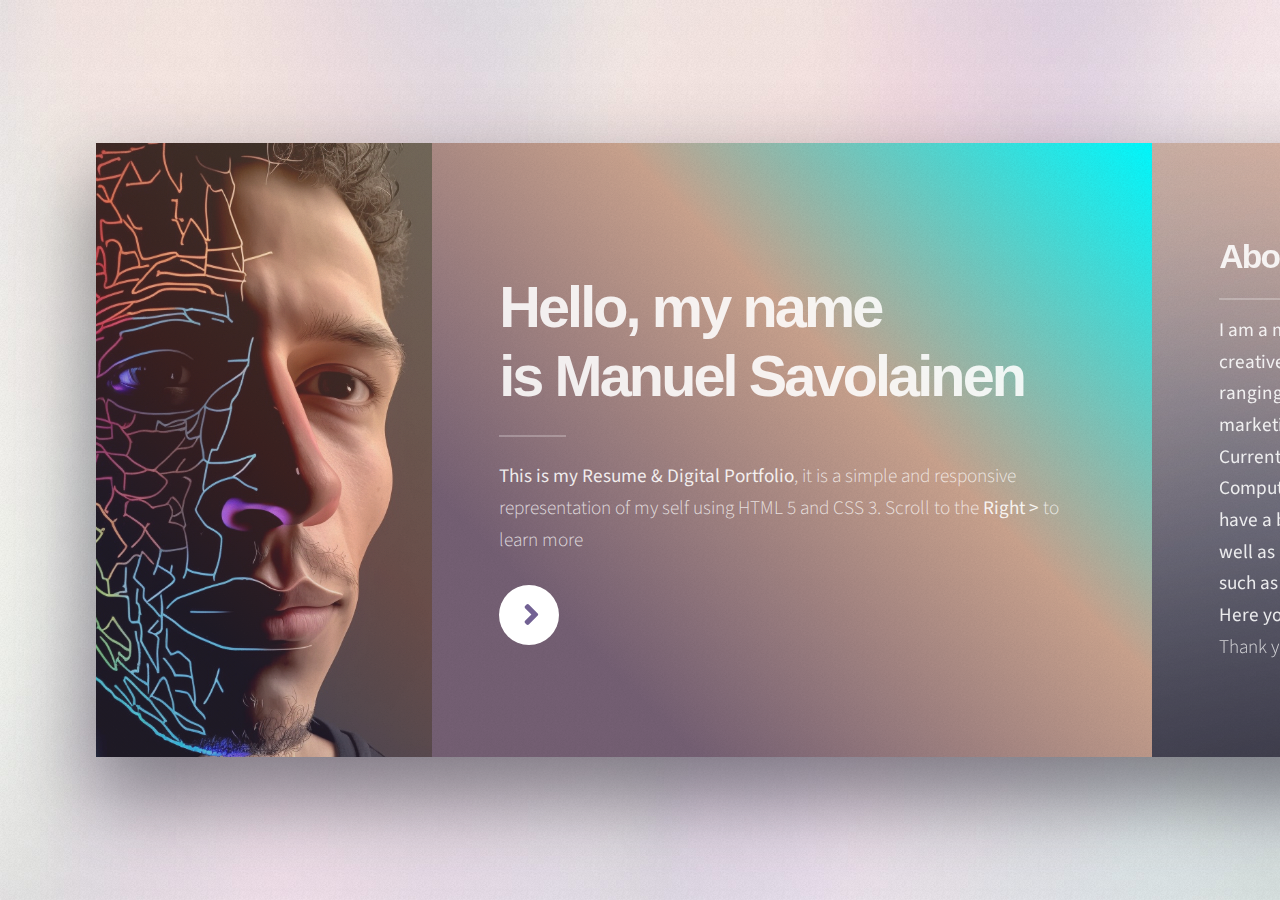
==== commit 4fe32a71: "Add files via upload" ====
--- a/index.html
+++ b/index.html
@@ -92,21 +92,21 @@
 							</section>
 
 						<!-- Panel (Spotlight) -->
-							<section class="panel">
-								<div class="intro color2">
-									<h2 class="major">Projects</h2>
-									<p>Here is a showcase of my recent projects, which I have personally created and designed. My expertise lies in developing automation and data analytics solutions, but my skill set is continuously expanding as I consistently work on diverse and innovative projects.</p>
+						<section class="panel">
+							<div class="intro color2">
+								<h2 class="major">Projects</h2>
+								<p>Here is a showcase of my recent projects, which I have personally created and designed. My expertise lies in developing automation and data analytics solutions, but my skill set is continuously expanding as I consistently work on diverse and innovative projects.</p>
+								<a href="downloads/thank-you.html" class="button primary">Download All Projects</a>
+							</div>
+							<div class="gallery">
+								<div class="group span-3">
+									<a href="images/gallery/fulls/01.jpg" class="image filtered span-3" data-position="bottom"><img src="images/gallery/thumbs/01.jpg" alt="" /></a>
+									<a href="images/gallery/fulls/02.jpg" class="image filtered span-1-5" data-position="center"><img src="images/gallery/thumbs/02.jpg" alt="" /></a>
+									<a href="images/gallery/fulls/03.jpg" class="image filtered span-1-5" data-position="bottom"><img src="images/gallery/thumbs/03.jpg" alt="" /></a>
 								</div>
-								<div class="gallery">
-									<div class="group span-3">
-										<a href="images/gallery/fulls/01.jpg" class="image filtered span-3" data-position="bottom"><img src="images/gallery/thumbs/01.jpg" alt="" /></a>
-										<a href="images/gallery/fulls/02.jpg" class="image filtered span-1-5" data-position="center"><img src="images/gallery/thumbs/02.jpg" alt="" /></a>
-										<a href="images/gallery/fulls/03.jpg" class="image filtered span-1-5" data-position="bottom"><img src="images/gallery/thumbs/03.jpg" alt="" /></a>
-									
-									</div>
-								
-								</div>
-							</section>
+							</div>
+						</section>
+						
 
 						<!-- Panel -->
 						<section class="panel color4-alt">
@@ -119,7 +119,7 @@
 								<form method="post" action="https://formsubmit.co/me@manuelsavo.com">
 								  <input type="hidden" name="_subject" value="New submission from your website" />
 								  <input type="hidden" name="_template" value="box" />
-								  <input type="hidden" name="_next" value="https://yourwebsite.com/thank-you.html" />
+								  <input type="hidden" name="_next" value="https://manuelsavo.com/thank-you.html" />
 								  <div class="fields">
 									<div class="field half">
 									  <label for="name">Name</label>
@@ -141,28 +141,15 @@
 							  </div>
 									<div class="span-1-5">
 										<ul class="contact-icons color1">
-											<li class="icon brands fa-twitter"><a href="#">@untitled-tld</a></li>
-											<li class="icon brands fa-facebook-f"><a href="#">facebook.com/untitled</a></li>
-											<li class="icon brands fa-snapchat-ghost"><a href="#">@untitled-tld</a></li>
-											<li class="icon brands fa-instagram"><a href="#">@untitled-tld</a></li>
-											<li class="icon brands fa-medium-m"><a href="#">medium.com/untitled</a></li>
+											<li class="icon brands fa-facebook-f"><a href="https://www.facebook.com/profile.php?id=100085567861931">facebook</a></li>
+											<li class="icon brands fa-linkedin-in"><a href="https://www.linkedin.com/in/manuel-savolainen-8371a6a7/">linkedin</a></li>
+											<li class="icon brands fa-instagram"><a href="https://www.instagram.com/mannysavo/">instagram</a></li>
+											<li class="icon brands fa-github"><a href="https://github.com/OOVAZ">github</a></li>
 										</ul>
 									</div>
 								</div>
 							</section>
-							<script type="text/javascript">
-								const form = document.getElementById('contact-form');
-								form.addEventListener('submit', function(event) {
-									event.preventDefault();
-									const name = document.getElementById('name').value;
-									const email = document.getElementById('email').value;
-									const message = document.getElementById('message').value;
-									window.location.href = `mailto:me@manuelsavo.com?subject=Message%20from%20${name}%20-%20${email}&body=${message}`;
-								});
-							</script>
-
-						
-
+							
 
 						<!-- Copyright -->
 							<div class="copyright">&copy; Manuel Savolainen: <a href="https://manuelsavo.com/">manuelsavo.com</a>.</div>
--- a/assets/css/main.css
+++ b/assets/css/main.css
@@ -3741,5 +3741,15 @@
     padding: 1rem;
     z-index: 10;
 }
-
-
+.download-btn-container {
+	display: flex;
+	justify-content: center;
+	margin-top: 2rem;
+  }
+  
+  .download-btn-container a {
+	font-size: 1.2rem;
+	padding: 1rem 2rem;
+  }
+  
+
